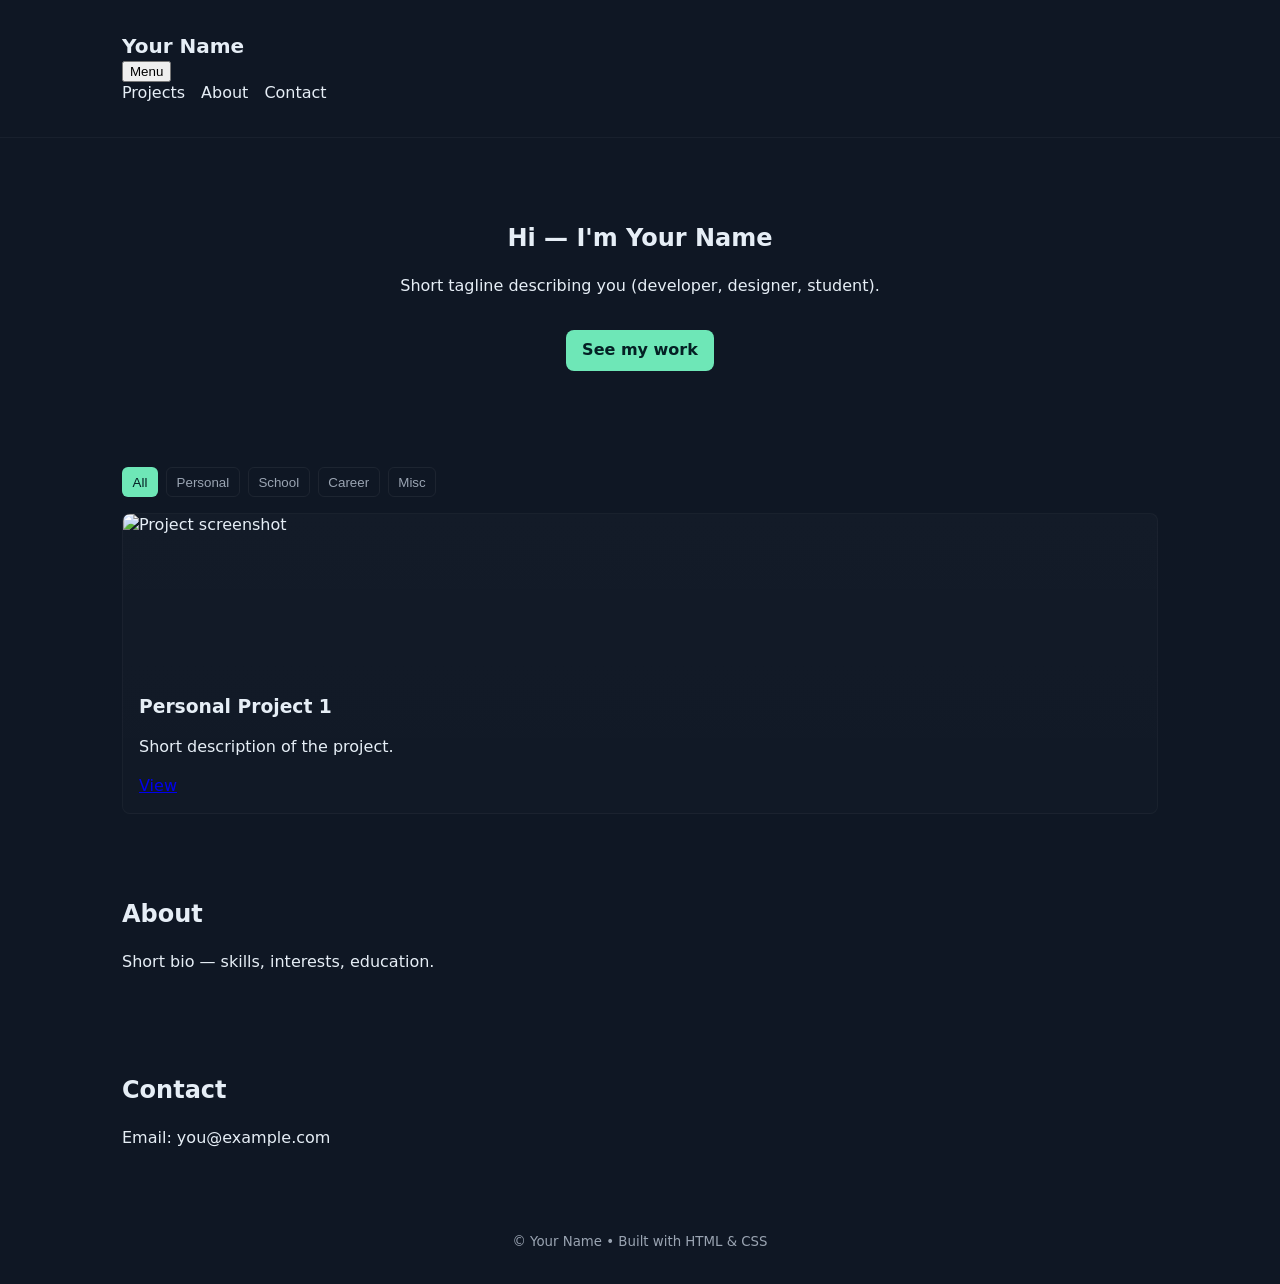
==== index.html @ a0acde70 "First Steps" ====
<!doctype html>
<html lang="en">
<head>
  <meta charset="utf-8" />
  <meta name="viewport" content="width=device-width,initial-scale=1" />
  <title>Your Name — Portfolio</title>
  <link rel="stylesheet" href="css/styles.css" />
</head>
<body>
  <header class="site-header">
    <div class="container">
      <h1 class="logo">Your Name</h1>
      <nav>
        <button class="nav-toggle" aria-expanded="false">Menu</button>
        <ul class="nav-list">
          <li><a href="#projects">Projects</a></li>
          <li><a href="#about">About</a></li>
          <li><a href="#contact">Contact</a></li>
        </ul>
      </nav>
    </div>
  </header>

  <main>
    <section class="hero container">
      <h2>Hi — I'm Your Name</h2>
      <p>Short tagline describing you (developer, designer, student).</p>
      <a class="cta" href="#projects">See my work</a>
    </section>

    <section id="projects" class="container projects-section">
      <div class="filters">
        <button data-filter="all" class="active">All</button>
        <button data-filter="personal">Personal</button>
        <button data-filter="school">School</button>
        <button data-filter="career">Career</button>
        <button data-filter="misc">Misc</button>
      </div>

      <div class="projects-grid" id="projectsGrid">
        <!-- Example project card -->
        <article class="project-card" data-category="personal">
          <img src="assets/example-1.jpg" alt="Project screenshot" />
          <div class="project-info">
            <h3>Personal Project 1</h3>
            <p>Short description of the project.</p>
            <a href="personal/project1/index.html" class="project-link">View</a>
          </div>
        </article>
        <!-- Add more project cards here -->
      </div>
    </section>

    <section id="about" class="container about">
      <h2>About</h2>
      <p>Short bio — skills, interests, education.</p>
    </section>

    <section id="contact" class="container contact">
      <h2>Contact</h2>
      <p>Email: you@example.com</p>
    </section>
  </main>

  <footer class="site-footer container">
    <small>© Your Name • Built with HTML & CSS</small>
  </footer>

  <script src="js/script.js"></script>
</body>
</html>
---- css/styles.css ----
:root{
  --bg:#0f1724; --card:#0b1220; --muted:#9aa4b2; --accent:#6ee7b7;
  --max-width:1100px; --gap:1rem;
  font-family: Inter, system-ui, -apple-system, "Segoe UI", Roboto, "Helvetica Neue", Arial;
}
*{box-sizing:border-box}
body{margin:0;background:var(--bg);color:#e6eef6;line-height:1.4}
.container{max-width:var(--max-width);margin:0 auto;padding:2rem}
.site-header{border-bottom:1px solid rgba(255,255,255,0.04)}
.logo{margin:0;font-size:1.25rem}
.nav-list{list-style:none;padding:0;margin:0;display:flex;gap:1rem}
.nav-list a{color:inherit;text-decoration:none}
.hero{padding:4rem 0;text-align:center}
.cta{display:inline-block;margin-top:1rem;padding:.6rem 1rem;background:var(--accent);color:#042024;border-radius:8px;text-decoration:none;font-weight:600}
.filters{display:flex;gap:.5rem;flex-wrap:wrap;margin-bottom:1rem}
.filters button{background:transparent;border:1px solid rgba(255,255,255,0.06);color:var(--muted);padding:.4rem .6rem;border-radius:6px;cursor:pointer}
.filters button.active{background:var(--accent);color:#042024;border-color:transparent}
.projects-grid{display:grid;grid-template-columns:repeat(auto-fit,minmax(240px,1fr));gap:var(--gap)}
.project-card{background:linear-gradient(180deg, rgba(255,255,255,0.02), rgba(255,255,255,0.01));padding:0;border-radius:8px;overflow:hidden;border:1px solid rgba(255,255,255,0.03)}
.project-card img{width:100%;height:160px;object-fit:cover;display:block}
.project-info{padding:1rem}
.project-info h3{margin:.25rem 0}
.site-footer{text-align:center;padding:2rem 0;color:var(--muted)}
@media (max-width:600px){
  .nav-list{display:none}
  .nav-toggle{display:inline-block}
}
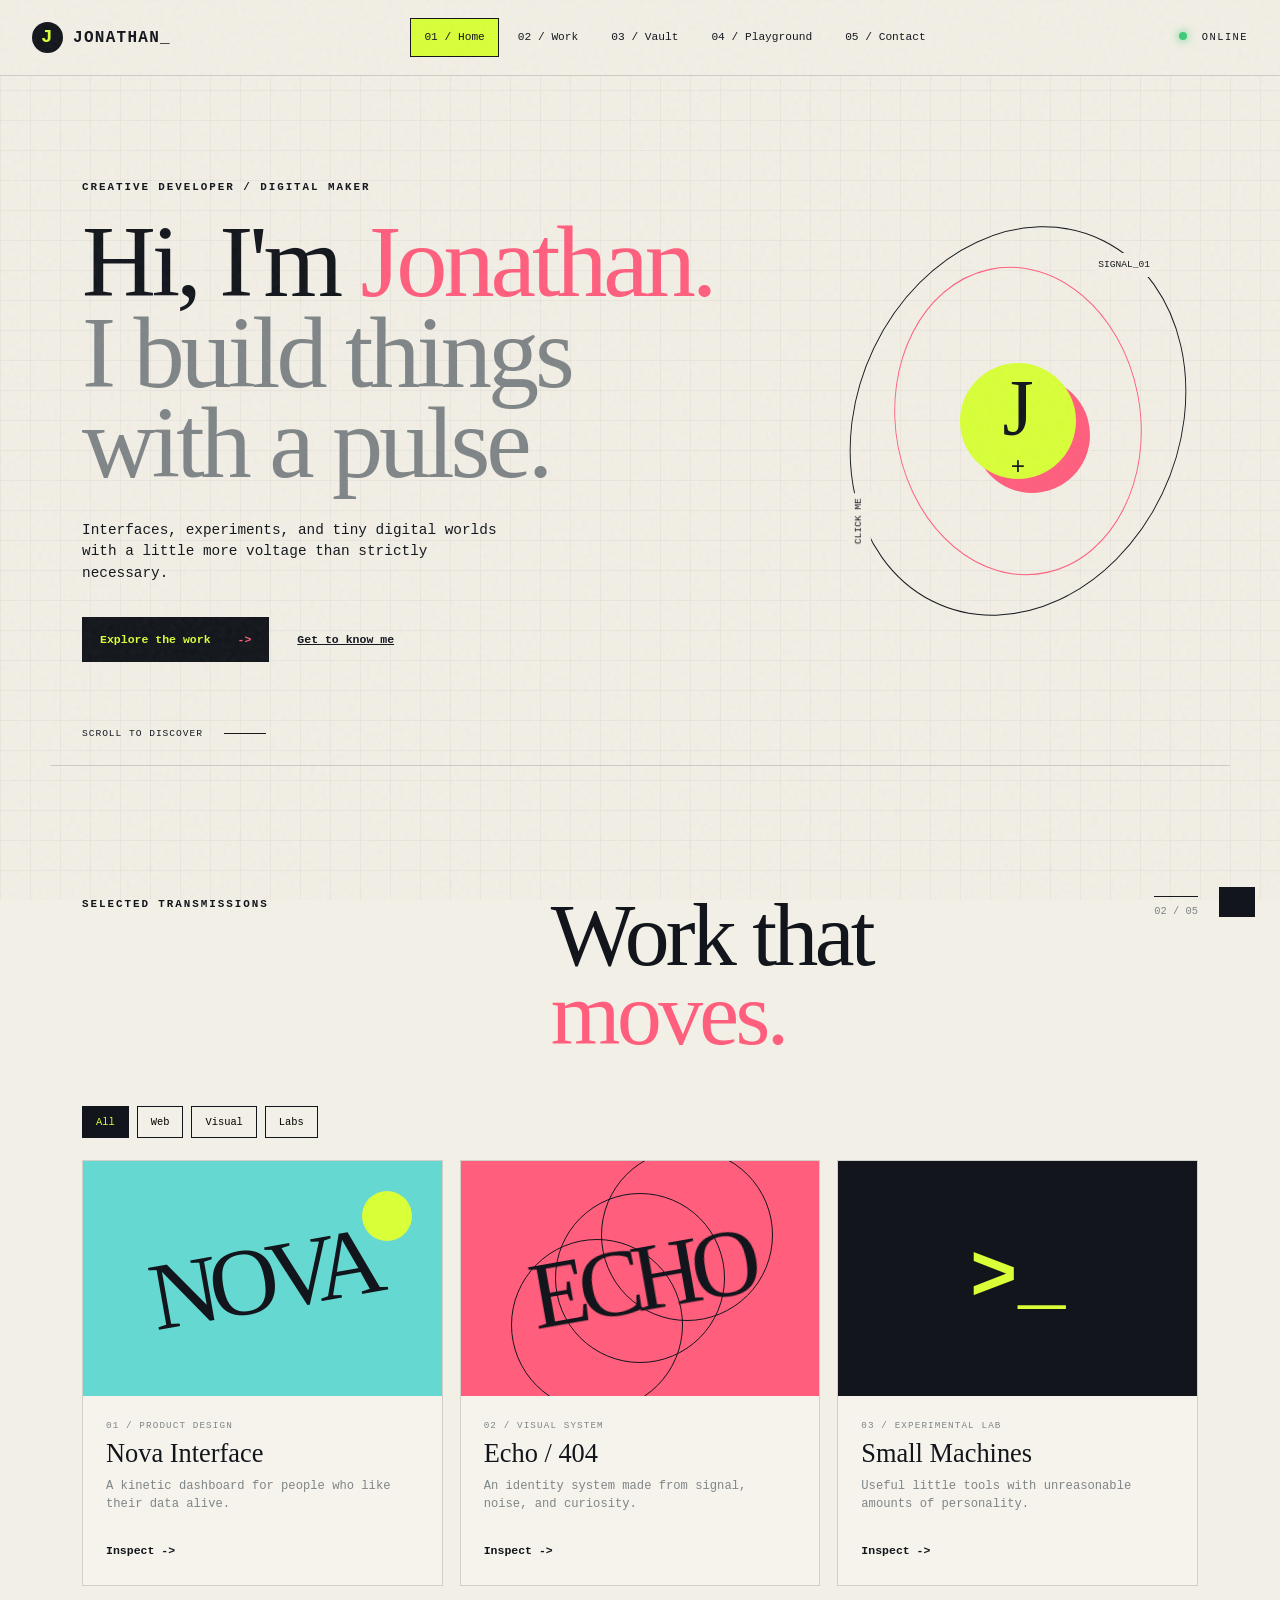
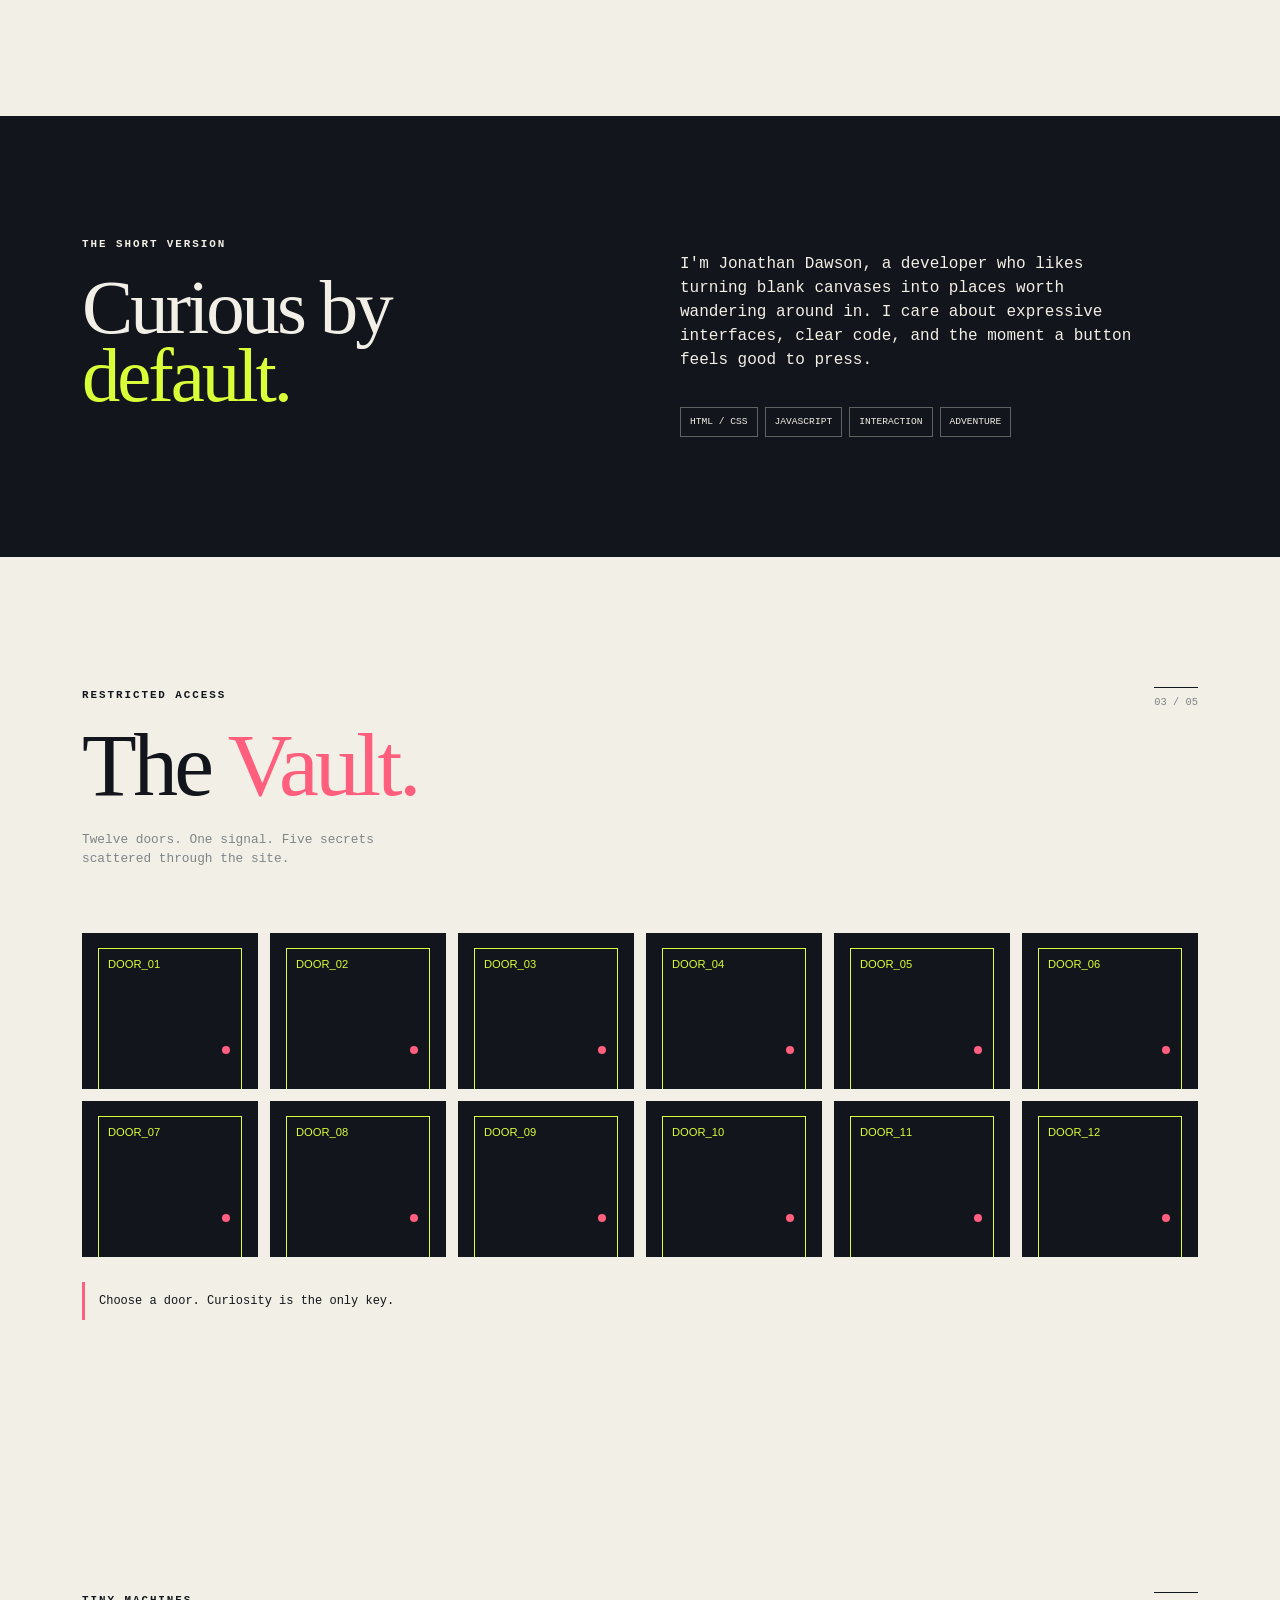
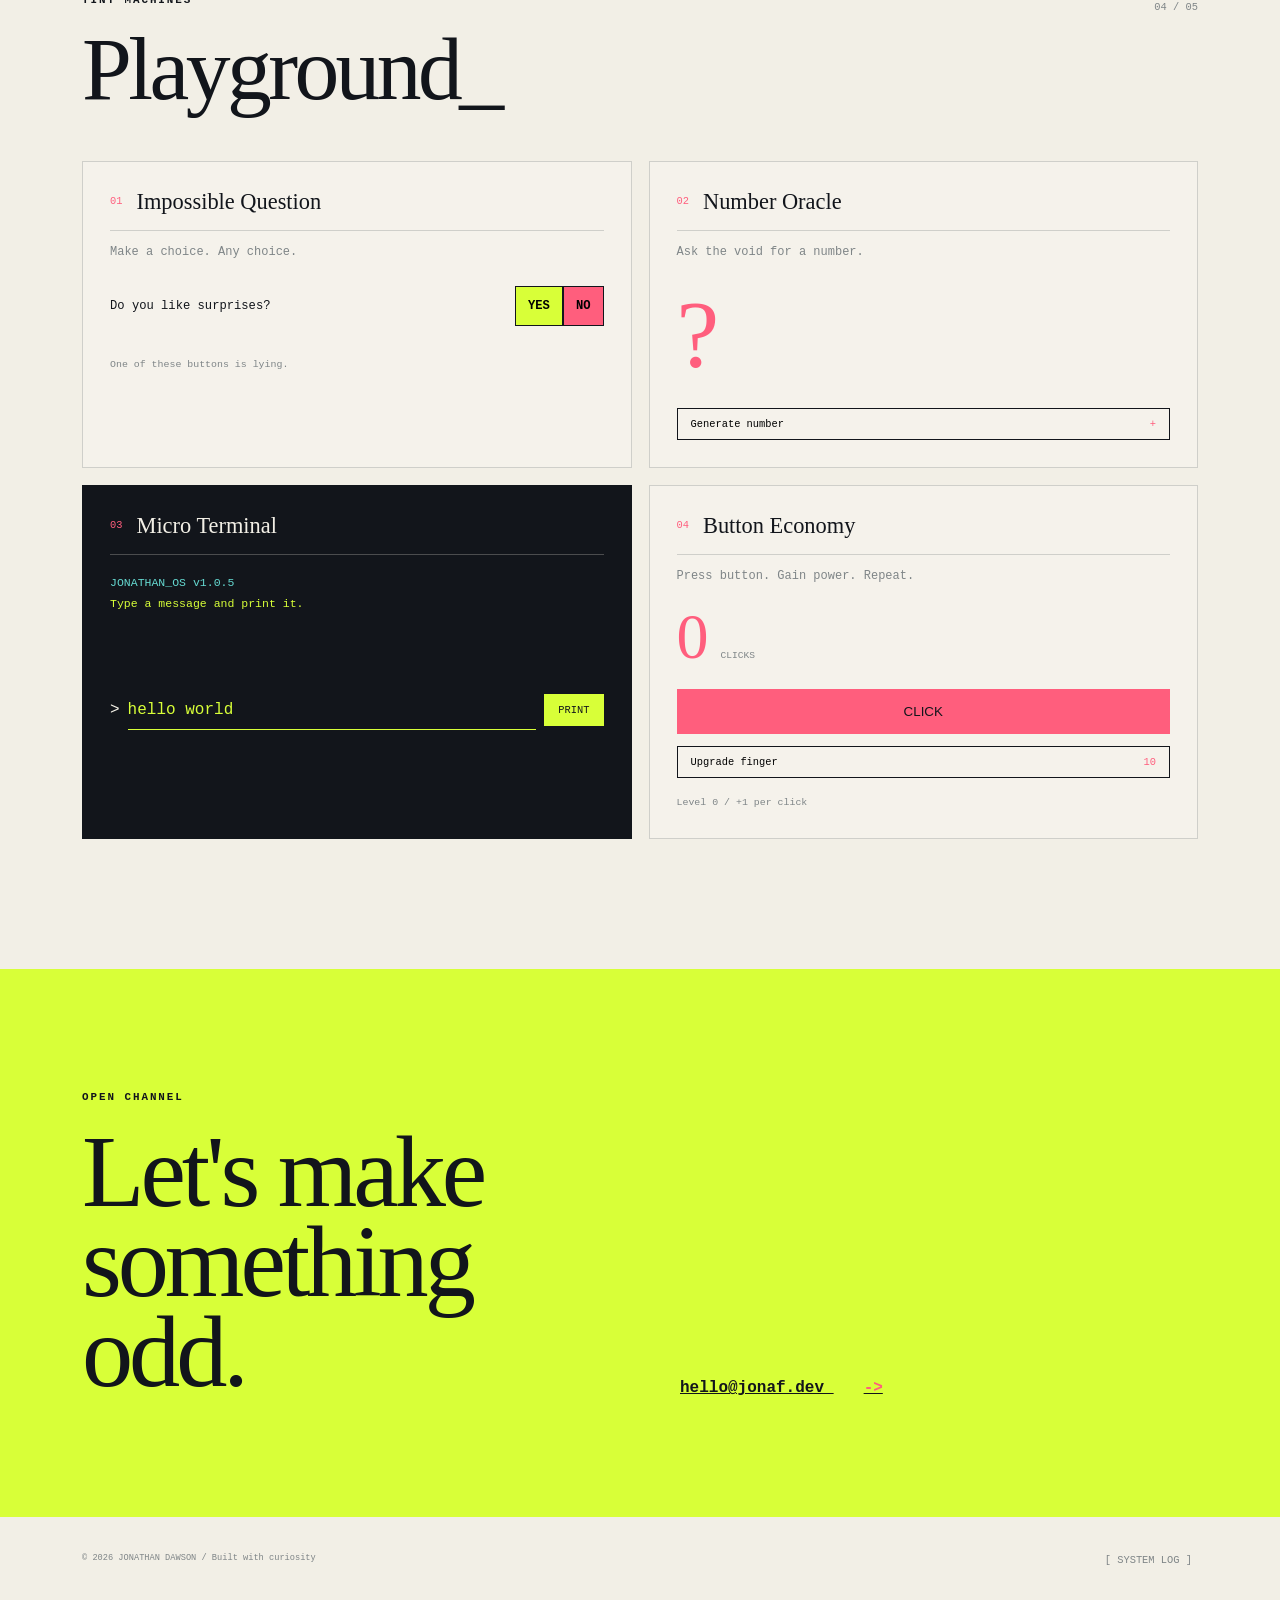
==== commit ae85232b: "Commit" ====
--- a/index.html
+++ b/index.html
@@ -3,69 +3,65 @@
 <head>
   <meta charset="utf-8" />
   <meta name="viewport" content="width=device-width,initial-scale=1" />
-  <title>Your Name — Portfolio</title>
+  <title>JONATHAN DAWSON // Digital Playground</title>
   <link rel="stylesheet" href="css/styles.css" />
 </head>
 <body>
+  <div class="entry-burst" aria-hidden="true"></div>
+  <div class="noise" aria-hidden="true"></div>
+
   <header class="site-header">
-    <div class="container">
-      <h1 class="logo">Your Name</h1>
-      <nav>
-        <button class="nav-toggle" aria-expanded="false">Menu</button>
-        <ul class="nav-list">
-          <li><a href="#projects">Projects</a></li>
-          <li><a href="#about">About</a></li>
-          <li><a href="#contact">Contact</a></li>
-        </ul>
-      </nav>
-    </div>
+    <a class="logo" href="#top" aria-label="Jonathan Dawson home"><span class="logo-mark">J</span><span>JONATHAN<span class="blink">_</span></span></a>
+    <nav class="top-tabs" aria-label="Main navigation">
+      <a class="tab active" href="#top">01 / Home</a>
+      <a class="tab" href="#projects">02 / Work</a>
+      <a class="tab" href="pages/vault.html">03 / Vault</a>
+      <a class="tab" href="pages/playground.html">04 / Playground</a>
+      <a class="tab" href="#contact">05 / Contact</a>
+    </nav>
+    <div class="status"><i></i> ONLINE</div>
   </header>
 
-  <main>
+  <main id="top">
     <section class="hero container">
-      <h2>Hi — I'm Your Name</h2>
-      <p>Short tagline describing you (developer, designer, student).</p>
-      <a class="cta" href="#projects">See my work</a>
+      <div class="hero-copy reveal">
+        <p class="eyebrow">CREATIVE DEVELOPER / DIGITAL MAKER</p>
+        <h1>Hi, I'm <em>Jonathan.</em><br /><span>I build things<br />with a pulse.</span></h1>
+        <p class="hero-description">Interfaces, experiments, and tiny digital worlds with a little more voltage than strictly necessary.</p>
+        <div class="hero-actions"><a class="cta" href="#projects">Explore the work <span>-></span></a><a class="text-link" href="#about">Get to know me</a></div>
+      </div>
+      <div class="hero-orbit reveal delay-1" role="button" tabindex="0" aria-label="Activate the signal">
+        <div class="orbit orbit-one"></div><div class="orbit orbit-two"></div><div class="core">J<span>+</span></div>
+        <span class="orbit-label label-top">SIGNAL_01</span><span class="orbit-label label-side">CLICK ME</span>
+      </div>
+      <div class="scroll-cue">SCROLL TO DISCOVER <span></span></div>
     </section>
 
-    <section id="projects" class="container projects-section">
-      <div class="filters">
-        <button data-filter="all" class="active">All</button>
-        <button data-filter="personal">Personal</button>
-        <button data-filter="school">School</button>
-        <button data-filter="career">Career</button>
-        <button data-filter="misc">Misc</button>
-      </div>
-
+    <section id="projects" class="container section-block">
+      <div class="section-heading"><p class="eyebrow">SELECTED TRANSMISSIONS</p><h2>Work that<br /><em>moves.</em></h2><span class="section-index">02 / 05</span></div>
+      <div class="filters"><button data-filter="all" class="active">All</button><button data-filter="web">Web</button><button data-filter="visual">Visual</button><button data-filter="labs">Labs</button></div>
       <div class="projects-grid" id="projectsGrid">
-        <!-- Example project card -->
-        <article class="project-card" data-category="personal">
-          <img src="assets/example-1.jpg" alt="Project screenshot" />
-          <div class="project-info">
-            <h3>Personal Project 1</h3>
-            <p>Short description of the project.</p>
-            <a href="personal/project1/index.html" class="project-link">View</a>
-          </div>
-        </article>
-        <!-- Add more project cards here -->
+        <article class="project-card featured" data-category="web"><div class="project-art art-one"><span class="art-word">NOVA</span><span class="art-dot"></span></div><div class="project-info"><p class="card-meta">01 / PRODUCT DESIGN</p><h3>Nova Interface</h3><p>A kinetic dashboard for people who like their data alive.</p><a href="#playground" class="project-link">Inspect -></a></div></article>
+        <article class="project-card" data-category="visual"><div class="project-art art-two"><span class="rings"></span><span class="art-word">ECHO</span></div><div class="project-info"><p class="card-meta">02 / VISUAL SYSTEM</p><h3>Echo / 404</h3><p>An identity system made from signal, noise, and curiosity.</p><a href="#vault" class="project-link">Inspect -></a></div></article>
+        <article class="project-card" data-category="labs"><div class="project-art art-three"><span class="terminal-art">&gt;_</span></div><div class="project-info"><p class="card-meta">03 / EXPERIMENTAL LAB</p><h3>Small Machines</h3><p>Useful little tools with unreasonable amounts of personality.</p><a href="#playground" class="project-link">Inspect -></a></div></article>
       </div>
     </section>
 
-    <section id="about" class="container about">
-      <h2>About</h2>
-      <p>Short bio — skills, interests, education.</p>
-    </section>
+    <section id="about" class="about-band"><div class="container about-layout"><div><p class="eyebrow">THE SHORT VERSION</p><h2>Curious by<br /><em>default.</em></h2></div><div class="about-copy"><p>I'm Jonathan Dawson, a developer who likes turning blank canvases into places worth wandering around in. I care about expressive interfaces, clear code, and the moment a button feels good to press.</p><div class="skill-list"><span>HTML / CSS</span><span>JAVASCRIPT</span><span>INTERACTION</span><span>ADVENTURE</span></div></div></div></section>
 
-    <section id="contact" class="container contact">
-      <h2>Contact</h2>
-      <p>Email: you@example.com</p>
-    </section>
+    <section id="vault" class="container section-block vault-section"><div class="section-heading"><div><p class="eyebrow">RESTRICTED ACCESS</p><h2>The <em>Vault.</em></h2><p class="section-intro">Twelve doors. One signal. Five secrets scattered through the site.</p></div><span class="section-index">03 / 05</span></div><div class="door-grid" id="doorGrid"></div><p class="vault-message" id="vaultMessage">Choose a door. Curiosity is the only key.</p></section>
+
+    <section id="playground" class="container section-block playground"><div class="section-heading"><div><p class="eyebrow">TINY MACHINES</p><h2>Playground<span class="blink">_</span></h2></div><span class="section-index">04 / 05</span></div><div class="tools-grid">
+      <article class="tool-panel"><div class="tool-title"><span class="tool-number">01</span><h3>Impossible Question</h3></div><p>Make a choice. Any choice.</p><div class="question-stage"><span id="questionText">Do you like surprises?</span><div><button class="yes-btn" id="yesBtn">YES</button><button class="no-btn" id="noBtn">NO</button></div></div><small id="questionStatus">One of these buttons is lying.</small></article>
+      <article class="tool-panel"><div class="tool-title"><span class="tool-number">02</span><h3>Number Oracle</h3></div><p>Ask the void for a number.</p><div class="number-display" id="randomNumber">?</div><button class="tool-button" id="numberBtn">Generate number <span>+</span></button></article>
+      <article class="tool-panel terminal-panel"><div class="tool-title"><span class="tool-number">03</span><h3>Micro Terminal</h3></div><div class="terminal-output" id="terminalOutput"><span>JONATHAN_OS v1.0.5</span><br />Type a message and print it.</div><div class="terminal-input"><span>&gt;</span><input id="terminalInput" value="hello world" aria-label="Terminal message" /><button id="printBtn">PRINT</button></div></article>
+      <article class="tool-panel clicker-panel"><div class="tool-title"><span class="tool-number">04</span><h3>Button Economy</h3></div><p>Press button. Gain power. Repeat.</p><div class="clicker-score"><span id="clickCount">0</span><small>CLICKS</small></div><button class="big-click" id="clickButton">CLICK</button><button class="tool-button upgrade-button" id="upgradeButton">Upgrade finger <span>10</span></button><div class="upgrade-status" id="upgradeStatus">Level 0 / +1 per click</div></article>
+    </div></section>
+
+    <section id="contact" class="contact-band"><div class="container contact-layout"><div><p class="eyebrow">OPEN CHANNEL</p><h2>Let's make<br /><em>something odd.</em></h2></div><a class="contact-link" href="mailto:hello@jonaf.dev">hello@jonaf.dev <span>-></span></a></div></section>
   </main>
-
-  <footer class="site-footer container">
-    <small>© Your Name • Built with HTML & CSS</small>
-  </footer>
-
+  <footer class="site-footer container"><small>© 2026 JONATHAN DAWSON / Built with curiosity</small><button class="footer-secret" id="logoSecret">[ SYSTEM LOG ]</button></footer>
+  <div class="toast" id="toast" role="status"></div>
   <script src="js/script.js"></script>
 </body>
 </html>
--- a/css/styles.css
+++ b/css/styles.css
@@ -1,27 +1 @@
-:root{
-  --bg:#0f1724; --card:#0b1220; --muted:#9aa4b2; --accent:#6ee7b7;
-  --max-width:1100px; --gap:1rem;
-  font-family: Inter, system-ui, -apple-system, "Segoe UI", Roboto, "Helvetica Neue", Arial;
-}
-*{box-sizing:border-box}
-body{margin:0;background:var(--bg);color:#e6eef6;line-height:1.4}
-.container{max-width:var(--max-width);margin:0 auto;padding:2rem}
-.site-header{border-bottom:1px solid rgba(255,255,255,0.04)}
-.logo{margin:0;font-size:1.25rem}
-.nav-list{list-style:none;padding:0;margin:0;display:flex;gap:1rem}
-.nav-list a{color:inherit;text-decoration:none}
-.hero{padding:4rem 0;text-align:center}
-.cta{display:inline-block;margin-top:1rem;padding:.6rem 1rem;background:var(--accent);color:#042024;border-radius:8px;text-decoration:none;font-weight:600}
-.filters{display:flex;gap:.5rem;flex-wrap:wrap;margin-bottom:1rem}
-.filters button{background:transparent;border:1px solid rgba(255,255,255,0.06);color:var(--muted);padding:.4rem .6rem;border-radius:6px;cursor:pointer}
-.filters button.active{background:var(--accent);color:#042024;border-color:transparent}
-.projects-grid{display:grid;grid-template-columns:repeat(auto-fit,minmax(240px,1fr));gap:var(--gap)}
-.project-card{background:linear-gradient(180deg, rgba(255,255,255,0.02), rgba(255,255,255,0.01));padding:0;border-radius:8px;overflow:hidden;border:1px solid rgba(255,255,255,0.03)}
-.project-card img{width:100%;height:160px;object-fit:cover;display:block}
-.project-info{padding:1rem}
-.project-info h3{margin:.25rem 0}
-.site-footer{text-align:center;padding:2rem 0;color:var(--muted)}
-@media (max-width:600px){
-  .nav-list{display:none}
-  .nav-toggle{display:inline-block}
-}+:root{--ink:#12151b;--paper:#f2efe6;--acid:#d8ff38;--pink:#ff5e7d;--cyan:#65d9d1;--muted:#7f8587;--line:rgba(18,21,27,.16);--max-width:1180px;font-family:"Courier New",Courier,monospace}*{box-sizing:border-box}html{scroll-behavior:smooth}body{margin:0;background:var(--paper);color:var(--ink);line-height:1.5;overflow-x:hidden}body:before{content:"";position:fixed;inset:0;background-image:linear-gradient(rgba(18,21,27,.035) 1px,transparent 1px),linear-gradient(90deg,rgba(18,21,27,.035) 1px,transparent 1px);background-size:30px 30px;pointer-events:none;z-index:-2}.noise{position:fixed;inset:0;opacity:.055;pointer-events:none;z-index:10;background-image:url("data:image/svg+xml,%3Csvg viewBox='0 0 180 180' xmlns='http://www.w3.org/2000/svg'%3E%3Cfilter id='n'%3E%3CfeTurbulence type='fractalNoise' baseFrequency='.9' numOctaves='3' stitchTiles='stitch'/%3E%3C/filter%3E%3Crect width='100%25' height='100%25' filter='url(%23n)'/%3E%3C/svg%3E")}.container{max-width:var(--max-width);margin:0 auto;padding:0 32px}.site-header{height:76px;display:flex;align-items:center;justify-content:space-between;border-bottom:1px solid var(--line);padding:0 32px;position:sticky;top:0;background:rgba(242,239,230,.9);backdrop-filter:blur(12px);z-index:5}.logo{display:flex;gap:10px;align-items:center;color:inherit;text-decoration:none;font-weight:bold;letter-spacing:.08em}.logo-mark{display:grid;place-items:center;background:var(--ink);color:var(--acid);width:31px;height:31px;border-radius:50%;font-size:1.2rem}.blink{animation:blink 1s steps(2) infinite}.top-tabs{display:flex;gap:5px}.tab{color:var(--ink);padding:10px 13px;text-decoration:none;font-size:.7rem;border:1px solid transparent;transition:.2s}.tab:hover,.tab.active{border-color:var(--ink);background:var(--acid)}.status{font-size:.65rem;letter-spacing:.14em}.status i{display:inline-block;width:8px;height:8px;background:#3ccb78;border-radius:50%;margin-right:7px;box-shadow:0 0 10px #3ccb78}.hero{min-height:690px;display:grid;grid-template-columns:1.2fr .8fr;align-items:center;position:relative;border-bottom:1px solid var(--line)}.eyebrow{font-size:.68rem;letter-spacing:.18em;font-weight:bold;margin:0 0 22px}.hero h1,.section-heading h2,.about-band h2,.contact-band h2{font-family:Georgia,serif;font-weight:400;font-size:clamp(3.5rem,8vw,7.8rem);line-height:.88;letter-spacing:-.04em;margin:0}.hero h1 em,.section-heading h2 em,.about-band h2 em,.contact-band h2 em{color:var(--pink);font-style:normal}.hero h1 span{color:var(--muted)}.hero-description{max-width:430px;font-size:.9rem;margin:32px 0}.hero-actions{display:flex;align-items:center;gap:28px}.cta{background:var(--ink);color:var(--acid);text-decoration:none;padding:14px 18px;font-weight:bold;font-size:.72rem}.cta span{color:var(--pink);padding-left:20px}.text-link,.project-link{color:var(--ink);font-weight:bold;font-size:.72rem}.hero-orbit{width:360px;height:360px;position:relative;justify-self:end;cursor:pointer}.orbit{position:absolute;inset:0;border:1px solid var(--ink);border-radius:50%;transform:rotate(-25deg) skewX(-12deg)}.orbit-one{animation:spin 14s linear infinite}.orbit-two{inset:42px;transform:rotate(40deg) skewX(13deg);border-color:var(--pink);animation:spin-reverse 10s linear infinite}.core{position:absolute;inset:122px;border-radius:50%;background:var(--acid);display:grid;place-items:center;font:400 5rem Georgia;box-shadow:14px 14px 0 var(--pink);transition:.3s}.core span{font:1.5rem monospace}.hero-orbit:hover .core{transform:rotate(15deg) scale(1.08);box-shadow:20px 20px 0 var(--cyan)}.orbit-label{position:absolute;font-size:.6rem;background:var(--paper);padding:5px}.label-top{top:12px;right:43px}.label-side{bottom:67px;left:-7px;transform:rotate(-90deg)}.scroll-cue{position:absolute;bottom:24px;left:32px;font-size:.6rem;letter-spacing:.1em}.scroll-cue span{display:inline-block;width:42px;border-top:1px solid var(--ink);margin-left:14px;vertical-align:middle}.section-block{padding-top:130px;padding-bottom:130px}.section-heading{display:flex;justify-content:space-between;align-items:flex-start;margin-bottom:52px}.section-heading h2{font-size:clamp(3rem,7vw,6.5rem)}.section-index{font-size:.65rem;color:var(--muted);border-top:1px solid var(--ink);padding-top:7px}.section-intro{max-width:330px;color:var(--muted);font-size:.8rem;margin-top:25px}.filters{display:flex;gap:8px;margin-bottom:22px}.filters button,.tool-button,.terminal-input button{font-family:inherit;font-size:.65rem;padding:9px 13px;border:1px solid var(--ink);background:transparent;cursor:pointer}.filters button.active,.filters button:hover,.tool-button:hover{background:var(--ink);color:var(--acid)}.projects-grid{display:grid;grid-template-columns:repeat(3,1fr);gap:17px}.project-card{border:1px solid var(--line);background:rgba(255,255,255,.25);transition:.35s}.project-card:hover{transform:translateY(-8px);border-color:var(--ink)}.project-art{height:235px;position:relative;overflow:hidden;display:grid;place-items:center}.art-one{background:var(--cyan)}.art-two{background:var(--pink)}.art-three{background:var(--ink);color:var(--acid)}.art-word{font:6rem Georgia;letter-spacing:-.1em;transform:rotate(-10deg)}.art-dot{position:absolute;width:50px;height:50px;border-radius:50%;background:var(--acid);right:30px;top:30px}.rings,.rings:before,.rings:after{position:absolute;width:170px;height:170px;border:1px solid var(--ink);border-radius:50%;content:""}.rings:before{left:-45px;top:45px}.rings:after{left:45px;top:-45px}.terminal-art{font:bold 5rem monospace}.project-info{padding:23px}.project-info h3{font:1.65rem Georgia;margin:5px 0 8px}.project-info p:not(.card-meta){font-size:.76rem;color:var(--muted);margin:0 0 25px}.card-meta{font-size:.58rem!important;letter-spacing:.12em;color:var(--muted);margin:0}.project-link{text-decoration:none}.about-band{background:var(--ink);color:var(--paper);padding:120px 0}.about-layout,.contact-layout{display:grid;grid-template-columns:1fr 1fr;gap:80px}.about-band h2{font-size:clamp(3rem,6vw,6rem)}.about-band h2 em{color:var(--acid)}.about-copy{align-self:end;max-width:470px;font-size:1rem}.skill-list{display:flex;gap:7px;flex-wrap:wrap;margin-top:35px}.skill-list span{border:1px solid rgba(242,239,230,.35);padding:7px 9px;font-size:.6rem}.door-grid{display:grid;grid-template-columns:repeat(6,1fr);gap:12px}.door{height:156px;background:var(--ink);color:var(--paper);border:0;cursor:pointer;position:relative;overflow:hidden;transition:.3s}.door:before{content:"";position:absolute;inset:15px 16px 0;border:1px solid var(--acid);border-bottom:0}.door-number{position:absolute;top:25px;left:26px;font-size:.7rem;color:var(--acid)}.door-knob{position:absolute;right:28px;bottom:35px;width:8px;height:8px;border-radius:50%;background:var(--pink)}.door:hover{background:var(--pink);transform:rotate(-2deg) translateY(-5px)}.door.open{background:var(--acid);color:var(--ink)}.door.open:before{border-color:var(--ink)}.door.open .door-knob{background:var(--ink)}.vault-message{border-left:3px solid var(--pink);padding:10px 14px;font-size:.75rem;margin-top:25px}.tools-grid{display:grid;grid-template-columns:repeat(2,1fr);gap:17px}.tool-panel{border:1px solid var(--line);padding:27px;min-height:270px;background:rgba(255,255,255,.23)}.tool-title{display:flex;gap:14px;align-items:center;border-bottom:1px solid var(--line);padding-bottom:15px}.tool-title h3{font:1.4rem Georgia;margin:0}.tool-number{font-size:.65rem;color:var(--pink)}.tool-panel>p{font-size:.75rem;color:var(--muted)}.question-stage{display:flex;justify-content:space-between;align-items:center;margin:25px 0;font-size:.76rem}.question-stage button{font:inherit;font-weight:bold;border:1px solid var(--ink);padding:10px 12px;cursor:pointer}.yes-btn{background:var(--acid)}.no-btn{background:var(--pink);position:relative}.tool-panel small,.upgrade-status{font-size:.62rem;color:var(--muted)}.number-display{font:6rem Georgia;margin:18px 0;color:var(--pink)}.tool-button{display:flex;justify-content:space-between;width:100%;text-align:left}.tool-button span{color:var(--pink)}.terminal-panel{background:var(--ink);color:var(--paper)}.terminal-panel .tool-title{border-color:rgba(242,239,230,.25)}.terminal-output{height:100px;margin:18px 0;color:var(--acid);font-size:.72rem;line-height:1.8}.terminal-output span{color:var(--cyan)}.terminal-input{display:flex;gap:8px;align-items:center}.terminal-input input{background:transparent;border:0;border-bottom:1px solid var(--acid);color:var(--acid);font:inherit;width:100%;padding:7px 0;outline:0}.terminal-input button{background:var(--acid);color:var(--ink);border-color:var(--acid)}.clicker-score{display:flex;gap:12px;align-items:baseline;margin:15px 0}.clicker-score span{font:4rem Georgia;color:var(--pink)}.clicker-score small{font-size:.6rem}.big-click{display:block;width:100%;background:var(--pink);border:0;color:var(--ink);font:bold 1.1rem inherit;padding:15px;cursor:pointer;margin-bottom:12px}.big-click:active{transform:scale(.96)}.upgrade-status{margin-top:18px}.contact-band{padding:120px 0;background:var(--acid)}.contact-band h2 em{color:var(--ink)}.contact-link{align-self:end;color:var(--ink);font:bold 1rem monospace}.contact-link span{padding-left:30px;color:var(--pink)}.site-footer{padding:35px 32px;display:flex;justify-content:space-between;font-size:.65rem;color:var(--muted)}.footer-secret{border:0;background:transparent;color:var(--muted);font:inherit;cursor:pointer}.toast{position:fixed;right:25px;bottom:25px;background:var(--ink);color:var(--acid);padding:15px 18px;font-size:.7rem;transform:translateY(140%);transition:.35s;z-index:20}.toast.show{transform:translateY(0)}.entry-burst{position:fixed;inset:0;background:var(--acid);z-index:30;pointer-events:none;animation:burst 1.1s cubic-bezier(.7,0,.2,1) forwards}@keyframes burst{0%{clip-path:circle(100% at 50% 50%)}45%{clip-path:circle(12% at 50% 50%)}100%{clip-path:circle(0 at 50% 50%)}}@keyframes spin{to{transform:rotate(335deg) skewX(-12deg)}}@keyframes spin-reverse{to{transform:rotate(-320deg) skewX(13deg)}}@keyframes blink{50%{opacity:0}}.reveal{animation:rise .8s both}.delay-1{animation-delay:.2s}@keyframes rise{from{opacity:0;transform:translateY(25px)}to{opacity:1;transform:none}}@media(max-width:760px){.site-header{height:auto;min-height:70px;flex-wrap:wrap;gap:13px;padding:14px 20px}.top-tabs{order:3;width:100%;overflow:auto}.tab{white-space:nowrap;padding:7px}.status{display:none}.container{padding-left:20px;padding-right:20px}.hero{min-height:800px;display:flex;flex-direction:column;align-items:flex-start;padding-top:90px}.hero h1{font-size:4rem}.hero-orbit{width:270px;height:270px;align-self:center;margin-top:70px}.core{inset:92px}.scroll-cue{left:20px}.projects-grid,.tools-grid{grid-template-columns:1fr}.door-grid{grid-template-columns:repeat(3,1fr)}.door{height:125px}.about-layout,.contact-layout{grid-template-columns:1fr;gap:45px}.section-block,.about-band,.contact-band{padding-top:85px;padding-bottom:85px}.section-heading h2{font-size:4rem}.site-footer{padding:25px 20px}.question-stage{align-items:flex-start;flex-direction:column;gap:15px}}
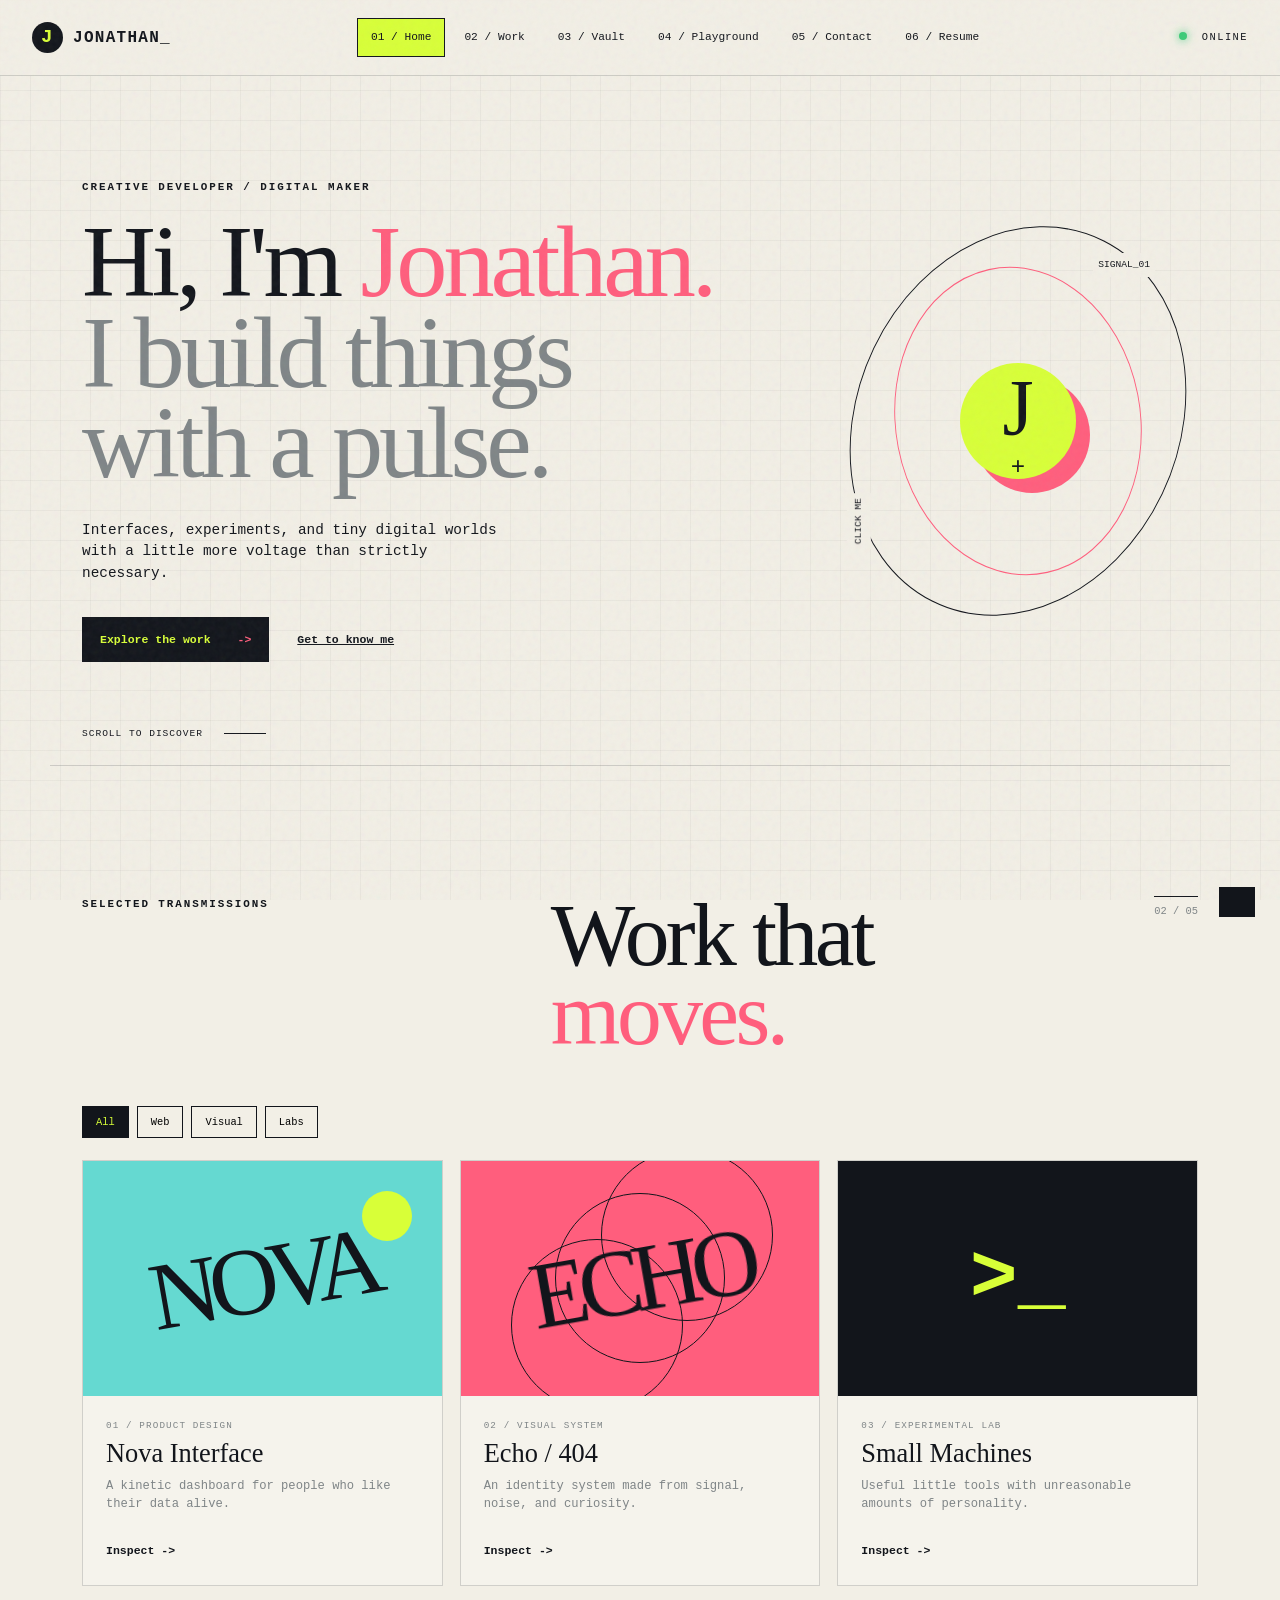
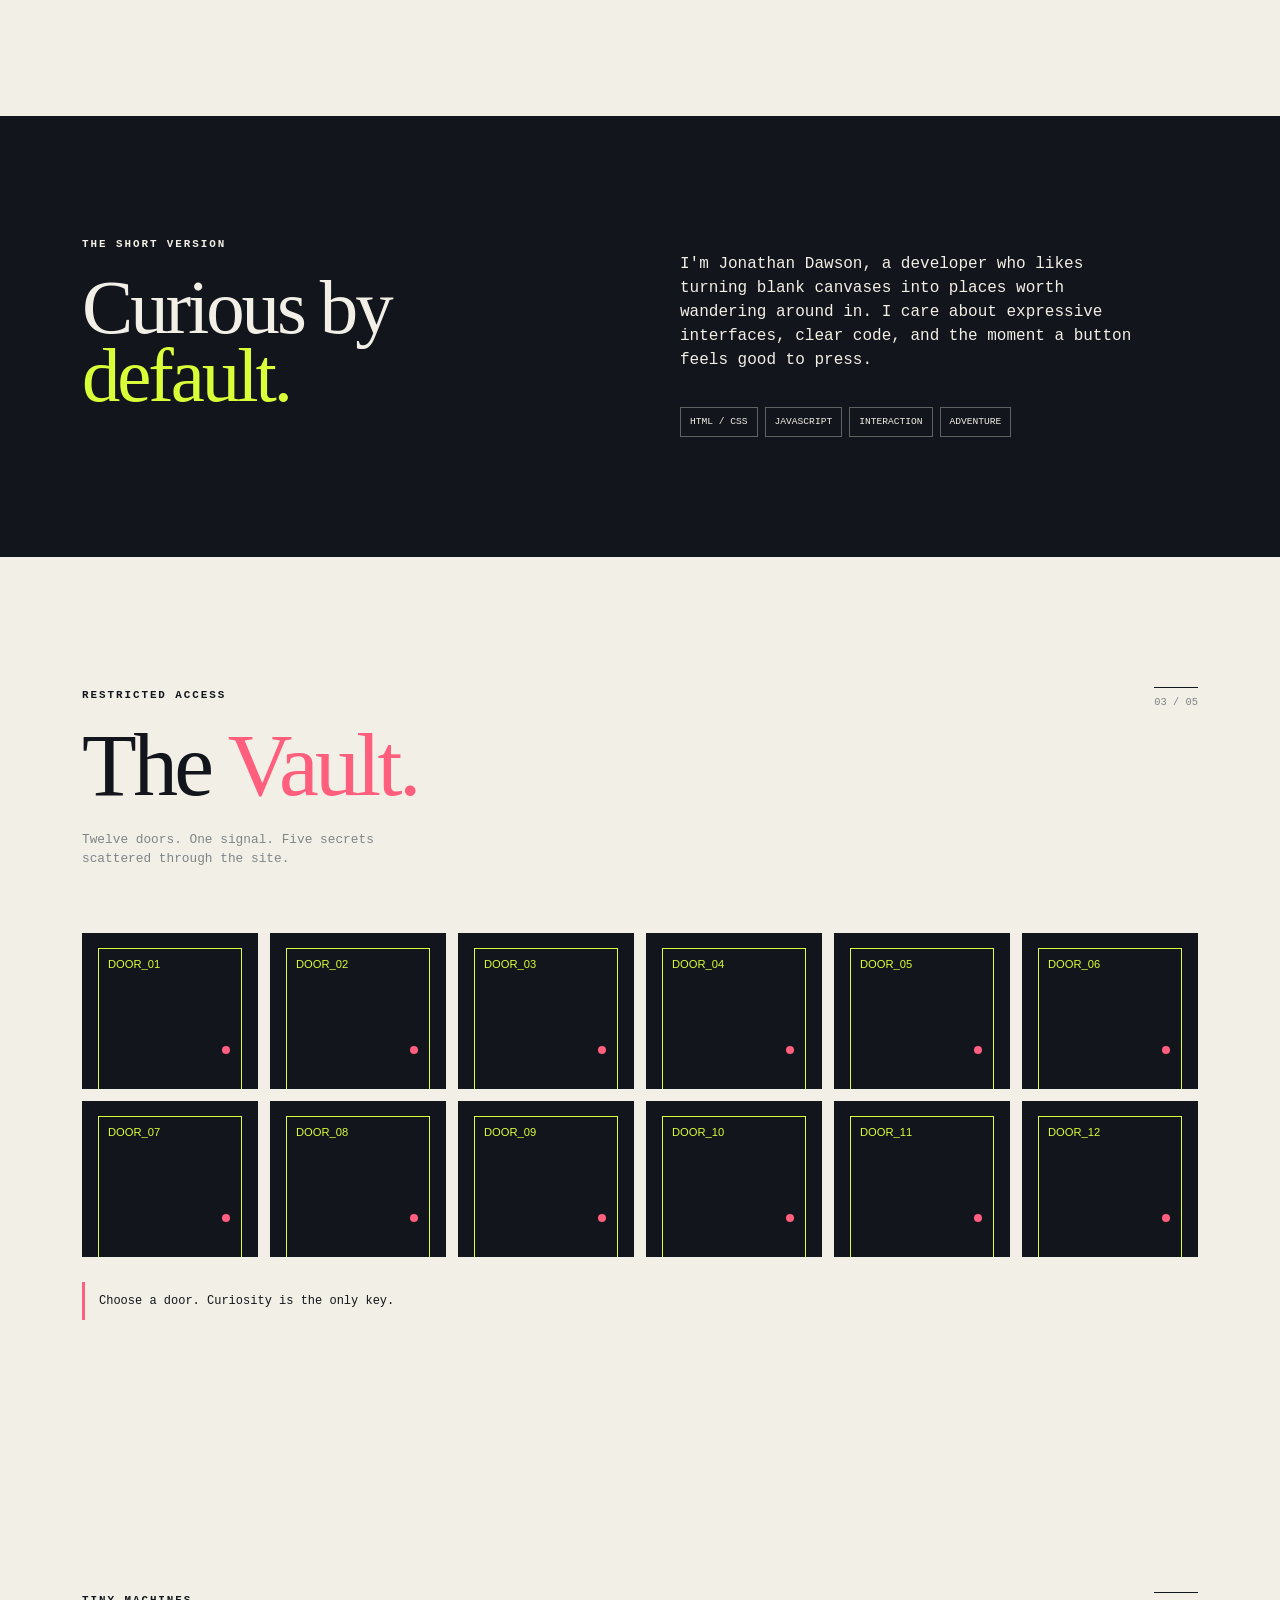
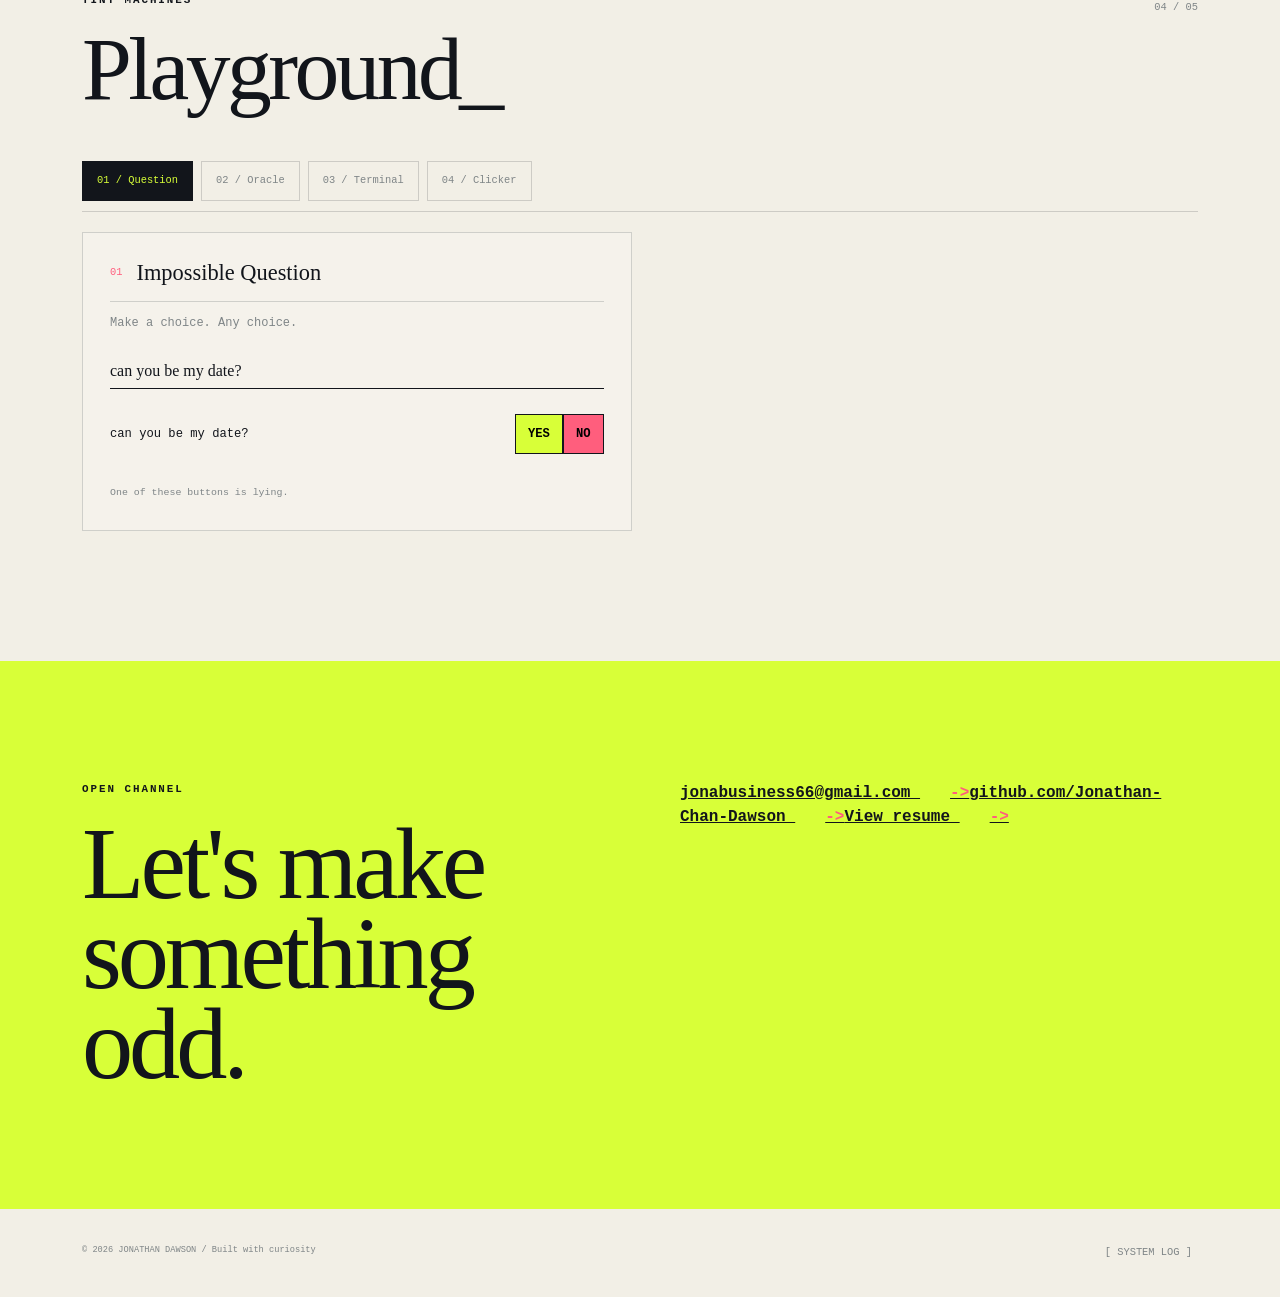
==== commit 340a0f41: "New Commit Message" ====
--- a/index.html
+++ b/index.html
@@ -18,6 +18,7 @@
       <a class="tab" href="pages/vault.html">03 / Vault</a>
       <a class="tab" href="pages/playground.html">04 / Playground</a>
       <a class="tab" href="#contact">05 / Contact</a>
+      <a class="tab" href="pages/resume.html">06 / Resume</a>
     </nav>
     <div class="status"><i></i> ONLINE</div>
   </header>
@@ -58,7 +59,7 @@
       <article class="tool-panel clicker-panel"><div class="tool-title"><span class="tool-number">04</span><h3>Button Economy</h3></div><p>Press button. Gain power. Repeat.</p><div class="clicker-score"><span id="clickCount">0</span><small>CLICKS</small></div><button class="big-click" id="clickButton">CLICK</button><button class="tool-button upgrade-button" id="upgradeButton">Upgrade finger <span>10</span></button><div class="upgrade-status" id="upgradeStatus">Level 0 / +1 per click</div></article>
     </div></section>
 
-    <section id="contact" class="contact-band"><div class="container contact-layout"><div><p class="eyebrow">OPEN CHANNEL</p><h2>Let's make<br /><em>something odd.</em></h2></div><a class="contact-link" href="mailto:hello@jonaf.dev">hello@jonaf.dev <span>-></span></a></div></section>
+    <section id="contact" class="contact-band"><div class="container contact-layout"><div><p class="eyebrow">OPEN CHANNEL</p><h2>Let's make<br /><em>something odd.</em></h2></div><div class="contact-links"><a class="contact-link" href="mailto:jonabusiness66@gmail.com">jonabusiness66@gmail.com <span>-></span></a><a class="contact-link" href="https://github.com/Jonathan-Chan-Dawson" target="_blank" rel="noreferrer">github.com/Jonathan-Chan-Dawson <span>-></span></a><a class="contact-link" href="pages/resume.html">View resume <span>-></span></a></div></div></section>
   </main>
   <footer class="site-footer container"><small>© 2026 JONATHAN DAWSON / Built with curiosity</small><button class="footer-secret" id="logoSecret">[ SYSTEM LOG ]</button></footer>
   <div class="toast" id="toast" role="status"></div>
--- a/css/styles.css
+++ b/css/styles.css
@@ -1 +1,2 @@
+ .tool-tabs{display:flex;gap:8px;overflow-x:auto;border-bottom:1px solid var(--line);padding-bottom:10px;margin-bottom:20px;scrollbar-width:thin}.tool-tab{white-space:nowrap;border:1px solid var(--line);background:transparent;color:var(--muted);font:inherit;font-size:.65rem;padding:11px 14px;cursor:pointer}.tool-tab.active,.tool-tab:hover{background:var(--ink);border-color:var(--ink);color:var(--acid)}.tool-panel{display:none}.tool-panel.active{display:block;animation:rise .35s both}.question-input{display:block;width:100%;border:0;border-bottom:1px solid var(--ink);background:transparent;color:var(--ink);font:1rem Georgia;padding:8px 0;margin:22px 0;outline:0}.question-input:focus{border-color:var(--pink)}
 :root{--ink:#12151b;--paper:#f2efe6;--acid:#d8ff38;--pink:#ff5e7d;--cyan:#65d9d1;--muted:#7f8587;--line:rgba(18,21,27,.16);--max-width:1180px;font-family:"Courier New",Courier,monospace}*{box-sizing:border-box}html{scroll-behavior:smooth}body{margin:0;background:var(--paper);color:var(--ink);line-height:1.5;overflow-x:hidden}body:before{content:"";position:fixed;inset:0;background-image:linear-gradient(rgba(18,21,27,.035) 1px,transparent 1px),linear-gradient(90deg,rgba(18,21,27,.035) 1px,transparent 1px);background-size:30px 30px;pointer-events:none;z-index:-2}.noise{position:fixed;inset:0;opacity:.055;pointer-events:none;z-index:10;background-image:url("data:image/svg+xml,%3Csvg viewBox='0 0 180 180' xmlns='http://www.w3.org/2000/svg'%3E%3Cfilter id='n'%3E%3CfeTurbulence type='fractalNoise' baseFrequency='.9' numOctaves='3' stitchTiles='stitch'/%3E%3C/filter%3E%3Crect width='100%25' height='100%25' filter='url(%23n)'/%3E%3C/svg%3E")}.container{max-width:var(--max-width);margin:0 auto;padding:0 32px}.site-header{height:76px;display:flex;align-items:center;justify-content:space-between;border-bottom:1px solid var(--line);padding:0 32px;position:sticky;top:0;background:rgba(242,239,230,.9);backdrop-filter:blur(12px);z-index:5}.logo{display:flex;gap:10px;align-items:center;color:inherit;text-decoration:none;font-weight:bold;letter-spacing:.08em}.logo-mark{display:grid;place-items:center;background:var(--ink);color:var(--acid);width:31px;height:31px;border-radius:50%;font-size:1.2rem}.blink{animation:blink 1s steps(2) infinite}.top-tabs{display:flex;gap:5px}.tab{color:var(--ink);padding:10px 13px;text-decoration:none;font-size:.7rem;border:1px solid transparent;transition:.2s}.tab:hover,.tab.active{border-color:var(--ink);background:var(--acid)}.status{font-size:.65rem;letter-spacing:.14em}.status i{display:inline-block;width:8px;height:8px;background:#3ccb78;border-radius:50%;margin-right:7px;box-shadow:0 0 10px #3ccb78}.hero{min-height:690px;display:grid;grid-template-columns:1.2fr .8fr;align-items:center;position:relative;border-bottom:1px solid var(--line)}.eyebrow{font-size:.68rem;letter-spacing:.18em;font-weight:bold;margin:0 0 22px}.hero h1,.section-heading h2,.about-band h2,.contact-band h2{font-family:Georgia,serif;font-weight:400;font-size:clamp(3.5rem,8vw,7.8rem);line-height:.88;letter-spacing:-.04em;margin:0}.hero h1 em,.section-heading h2 em,.about-band h2 em,.contact-band h2 em{color:var(--pink);font-style:normal}.hero h1 span{color:var(--muted)}.hero-description{max-width:430px;font-size:.9rem;margin:32px 0}.hero-actions{display:flex;align-items:center;gap:28px}.cta{background:var(--ink);color:var(--acid);text-decoration:none;padding:14px 18px;font-weight:bold;font-size:.72rem}.cta span{color:var(--pink);padding-left:20px}.text-link,.project-link{color:var(--ink);font-weight:bold;font-size:.72rem}.hero-orbit{width:360px;height:360px;position:relative;justify-self:end;cursor:pointer}.orbit{position:absolute;inset:0;border:1px solid var(--ink);border-radius:50%;transform:rotate(-25deg) skewX(-12deg)}.orbit-one{animation:spin 14s linear infinite}.orbit-two{inset:42px;transform:rotate(40deg) skewX(13deg);border-color:var(--pink);animation:spin-reverse 10s linear infinite}.core{position:absolute;inset:122px;border-radius:50%;background:var(--acid);display:grid;place-items:center;font:400 5rem Georgia;box-shadow:14px 14px 0 var(--pink);transition:.3s}.core span{font:1.5rem monospace}.hero-orbit:hover .core{transform:rotate(15deg) scale(1.08);box-shadow:20px 20px 0 var(--cyan)}.orbit-label{position:absolute;font-size:.6rem;background:var(--paper);padding:5px}.label-top{top:12px;right:43px}.label-side{bottom:67px;left:-7px;transform:rotate(-90deg)}.scroll-cue{position:absolute;bottom:24px;left:32px;font-size:.6rem;letter-spacing:.1em}.scroll-cue span{display:inline-block;width:42px;border-top:1px solid var(--ink);margin-left:14px;vertical-align:middle}.section-block{padding-top:130px;padding-bottom:130px}.section-heading{display:flex;justify-content:space-between;align-items:flex-start;margin-bottom:52px}.section-heading h2{font-size:clamp(3rem,7vw,6.5rem)}.section-index{font-size:.65rem;color:var(--muted);border-top:1px solid var(--ink);padding-top:7px}.section-intro{max-width:330px;color:var(--muted);font-size:.8rem;margin-top:25px}.filters{display:flex;gap:8px;margin-bottom:22px}.filters button,.tool-button,.terminal-input button{font-family:inherit;font-size:.65rem;padding:9px 13px;border:1px solid var(--ink);background:transparent;cursor:pointer}.filters button.active,.filters button:hover,.tool-button:hover{background:var(--ink);color:var(--acid)}.projects-grid{display:grid;grid-template-columns:repeat(3,1fr);gap:17px}.project-card{border:1px solid var(--line);background:rgba(255,255,255,.25);transition:.35s}.project-card:hover{transform:translateY(-8px);border-color:var(--ink)}.project-art{height:235px;position:relative;overflow:hidden;display:grid;place-items:center}.art-one{background:var(--cyan)}.art-two{background:var(--pink)}.art-three{background:var(--ink);color:var(--acid)}.art-word{font:6rem Georgia;letter-spacing:-.1em;transform:rotate(-10deg)}.art-dot{position:absolute;width:50px;height:50px;border-radius:50%;background:var(--acid);right:30px;top:30px}.rings,.rings:before,.rings:after{position:absolute;width:170px;height:170px;border:1px solid var(--ink);border-radius:50%;content:""}.rings:before{left:-45px;top:45px}.rings:after{left:45px;top:-45px}.terminal-art{font:bold 5rem monospace}.project-info{padding:23px}.project-info h3{font:1.65rem Georgia;margin:5px 0 8px}.project-info p:not(.card-meta){font-size:.76rem;color:var(--muted);margin:0 0 25px}.card-meta{font-size:.58rem!important;letter-spacing:.12em;color:var(--muted);margin:0}.project-link{text-decoration:none}.about-band{background:var(--ink);color:var(--paper);padding:120px 0}.about-layout,.contact-layout{display:grid;grid-template-columns:1fr 1fr;gap:80px}.about-band h2{font-size:clamp(3rem,6vw,6rem)}.about-band h2 em{color:var(--acid)}.about-copy{align-self:end;max-width:470px;font-size:1rem}.skill-list{display:flex;gap:7px;flex-wrap:wrap;margin-top:35px}.skill-list span{border:1px solid rgba(242,239,230,.35);padding:7px 9px;font-size:.6rem}.door-grid{display:grid;grid-template-columns:repeat(6,1fr);gap:12px}.door{height:156px;background:var(--ink);color:var(--paper);border:0;cursor:pointer;position:relative;overflow:hidden;transition:.3s}.door:before{content:"";position:absolute;inset:15px 16px 0;border:1px solid var(--acid);border-bottom:0}.door-number{position:absolute;top:25px;left:26px;font-size:.7rem;color:var(--acid)}.door-knob{position:absolute;right:28px;bottom:35px;width:8px;height:8px;border-radius:50%;background:var(--pink)}.door:hover{background:var(--pink);transform:rotate(-2deg) translateY(-5px)}.door.open{background:var(--acid);color:var(--ink)}.door.open:before{border-color:var(--ink)}.door.open .door-knob{background:var(--ink)}.vault-message{border-left:3px solid var(--pink);padding:10px 14px;font-size:.75rem;margin-top:25px}.tools-grid{display:grid;grid-template-columns:repeat(2,1fr);gap:17px}.tool-panel{border:1px solid var(--line);padding:27px;min-height:270px;background:rgba(255,255,255,.23)}.tool-title{display:flex;gap:14px;align-items:center;border-bottom:1px solid var(--line);padding-bottom:15px}.tool-title h3{font:1.4rem Georgia;margin:0}.tool-number{font-size:.65rem;color:var(--pink)}.tool-panel>p{font-size:.75rem;color:var(--muted)}.question-stage{display:flex;justify-content:space-between;align-items:center;margin:25px 0;font-size:.76rem}.question-stage button{font:inherit;font-weight:bold;border:1px solid var(--ink);padding:10px 12px;cursor:pointer}.yes-btn{background:var(--acid)}.no-btn{background:var(--pink);position:relative}.tool-panel small,.upgrade-status{font-size:.62rem;color:var(--muted)}.number-display{font:6rem Georgia;margin:18px 0;color:var(--pink)}.tool-button{display:flex;justify-content:space-between;width:100%;text-align:left}.tool-button span{color:var(--pink)}.terminal-panel{background:var(--ink);color:var(--paper)}.terminal-panel .tool-title{border-color:rgba(242,239,230,.25)}.terminal-output{height:100px;margin:18px 0;color:var(--acid);font-size:.72rem;line-height:1.8}.terminal-output span{color:var(--cyan)}.terminal-input{display:flex;gap:8px;align-items:center}.terminal-input input{background:transparent;border:0;border-bottom:1px solid var(--acid);color:var(--acid);font:inherit;width:100%;padding:7px 0;outline:0}.terminal-input button{background:var(--acid);color:var(--ink);border-color:var(--acid)}.clicker-score{display:flex;gap:12px;align-items:baseline;margin:15px 0}.clicker-score span{font:4rem Georgia;color:var(--pink)}.clicker-score small{font-size:.6rem}.big-click{display:block;width:100%;background:var(--pink);border:0;color:var(--ink);font:bold 1.1rem inherit;padding:15px;cursor:pointer;margin-bottom:12px}.big-click:active{transform:scale(.96)}.upgrade-status{margin-top:18px}.contact-band{padding:120px 0;background:var(--acid)}.contact-band h2 em{color:var(--ink)}.contact-link{align-self:end;color:var(--ink);font:bold 1rem monospace}.contact-link span{padding-left:30px;color:var(--pink)}.site-footer{padding:35px 32px;display:flex;justify-content:space-between;font-size:.65rem;color:var(--muted)}.footer-secret{border:0;background:transparent;color:var(--muted);font:inherit;cursor:pointer}.toast{position:fixed;right:25px;bottom:25px;background:var(--ink);color:var(--acid);padding:15px 18px;font-size:.7rem;transform:translateY(140%);transition:.35s;z-index:20}.toast.show{transform:translateY(0)}.entry-burst{position:fixed;inset:0;background:var(--acid);z-index:30;pointer-events:none;animation:burst 1.1s cubic-bezier(.7,0,.2,1) forwards}@keyframes burst{0%{clip-path:circle(100% at 50% 50%)}45%{clip-path:circle(12% at 50% 50%)}100%{clip-path:circle(0 at 50% 50%)}}@keyframes spin{to{transform:rotate(335deg) skewX(-12deg)}}@keyframes spin-reverse{to{transform:rotate(-320deg) skewX(13deg)}}@keyframes blink{50%{opacity:0}}.reveal{animation:rise .8s both}.delay-1{animation-delay:.2s}@keyframes rise{from{opacity:0;transform:translateY(25px)}to{opacity:1;transform:none}}@media(max-width:760px){.site-header{height:auto;min-height:70px;flex-wrap:wrap;gap:13px;padding:14px 20px}.top-tabs{order:3;width:100%;overflow:auto}.tab{white-space:nowrap;padding:7px}.status{display:none}.container{padding-left:20px;padding-right:20px}.hero{min-height:800px;display:flex;flex-direction:column;align-items:flex-start;padding-top:90px}.hero h1{font-size:4rem}.hero-orbit{width:270px;height:270px;align-self:center;margin-top:70px}.core{inset:92px}.scroll-cue{left:20px}.projects-grid,.tools-grid{grid-template-columns:1fr}.door-grid{grid-template-columns:repeat(3,1fr)}.door{height:125px}.about-layout,.contact-layout{grid-template-columns:1fr;gap:45px}.section-block,.about-band,.contact-band{padding-top:85px;padding-bottom:85px}.section-heading h2{font-size:4rem}.site-footer{padding:25px 20px}.question-stage{align-items:flex-start;flex-direction:column;gap:15px}}
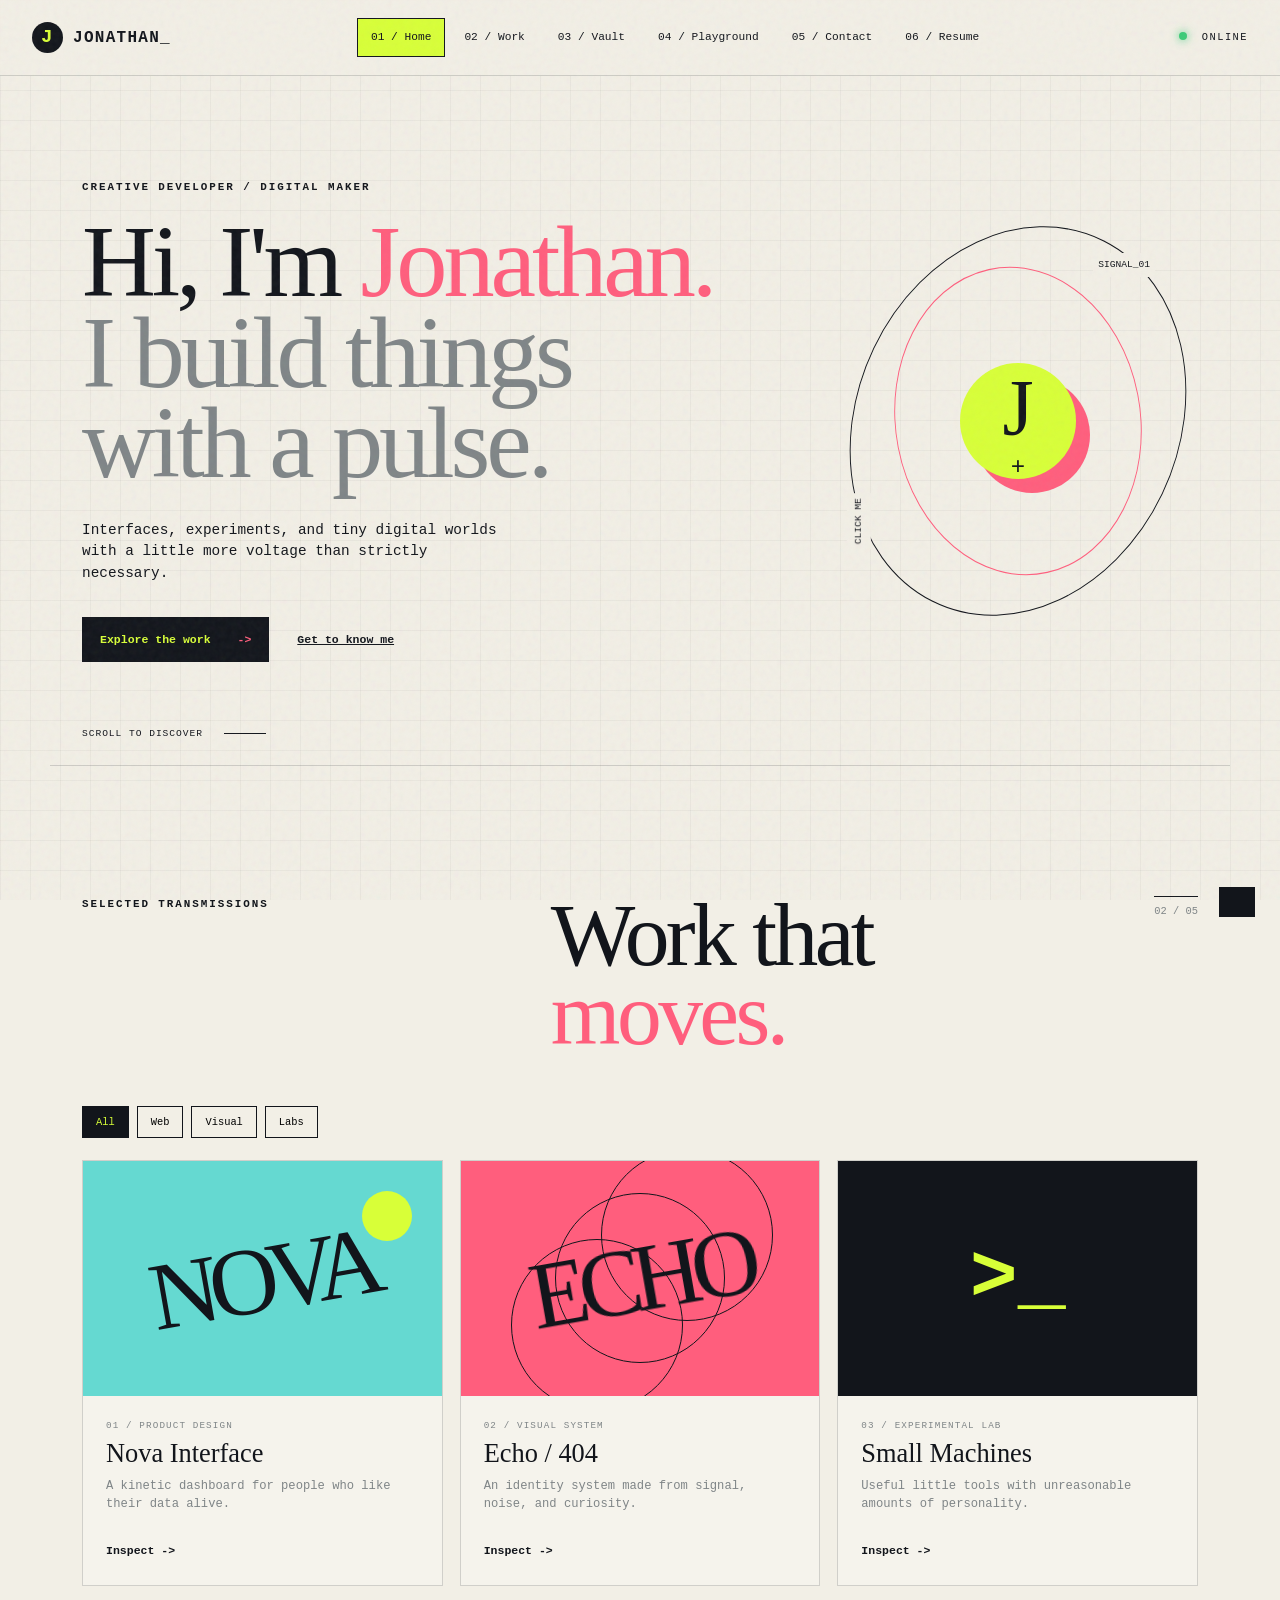
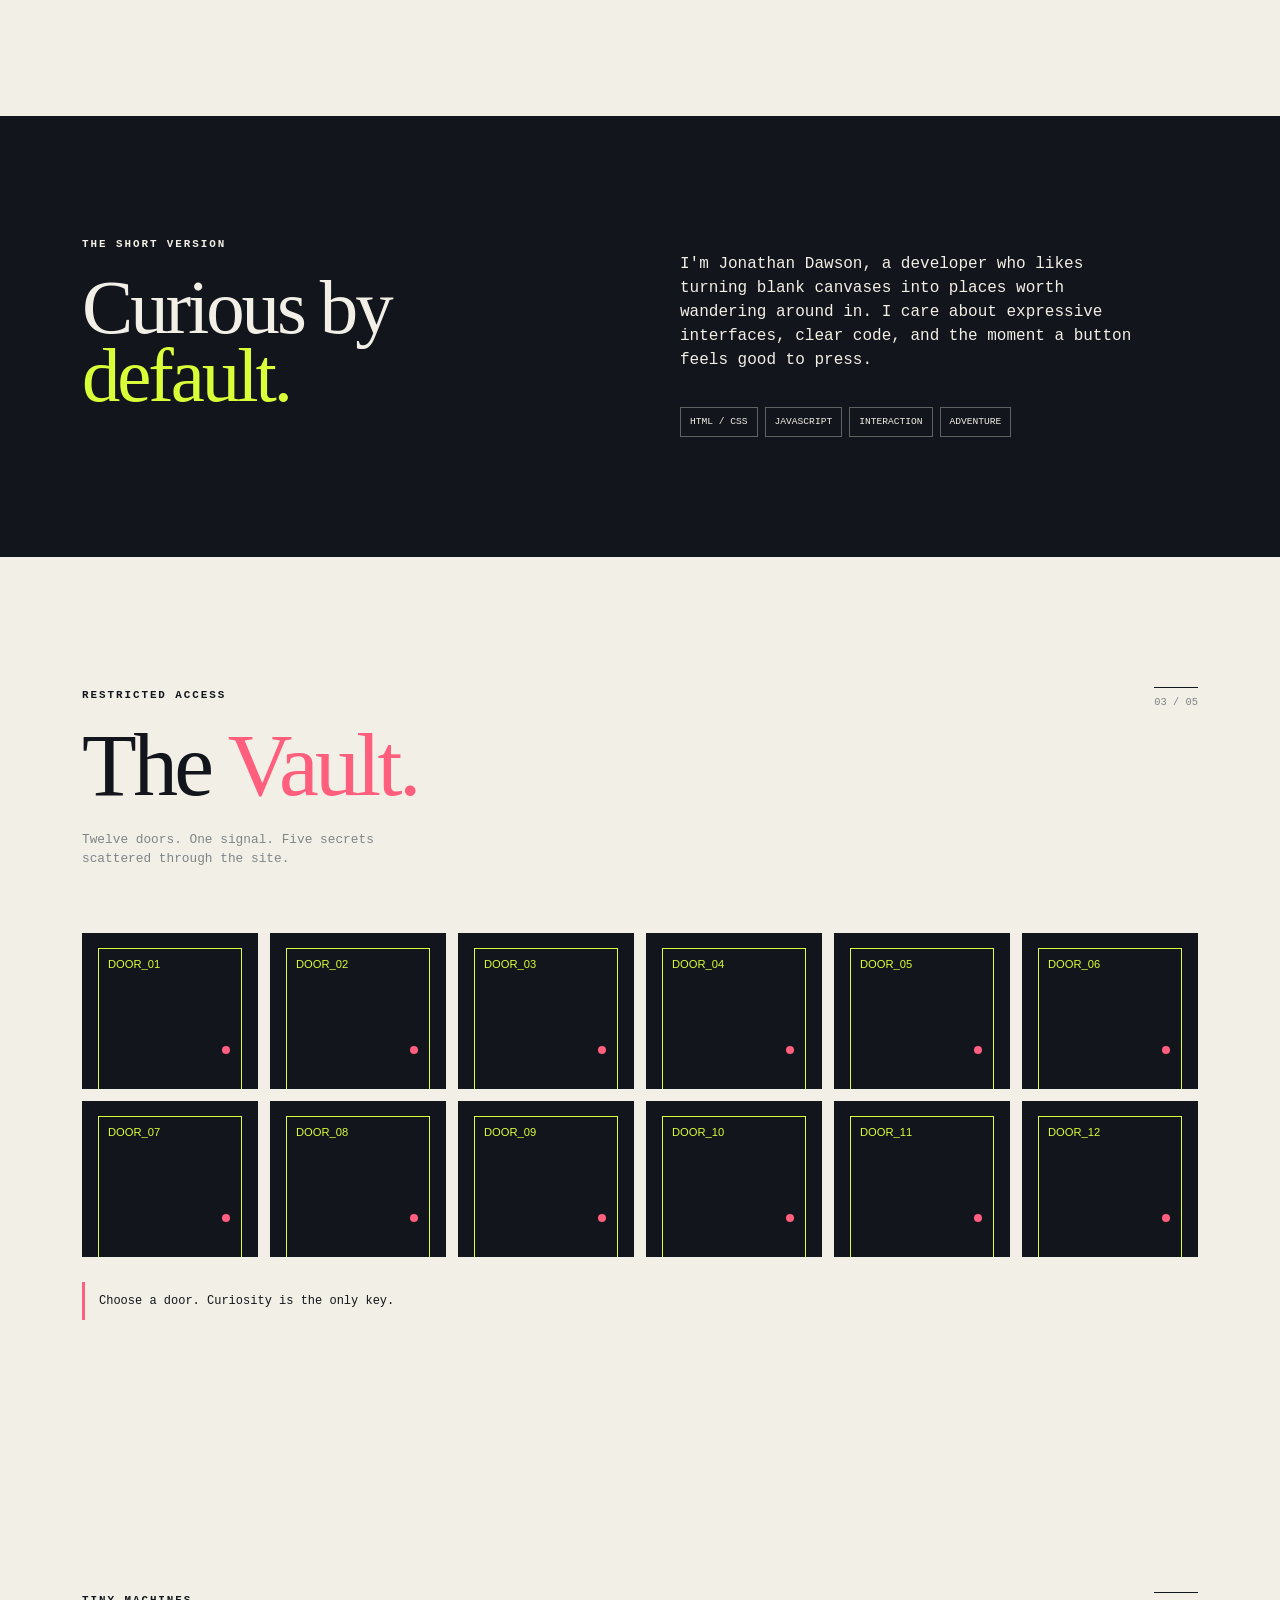
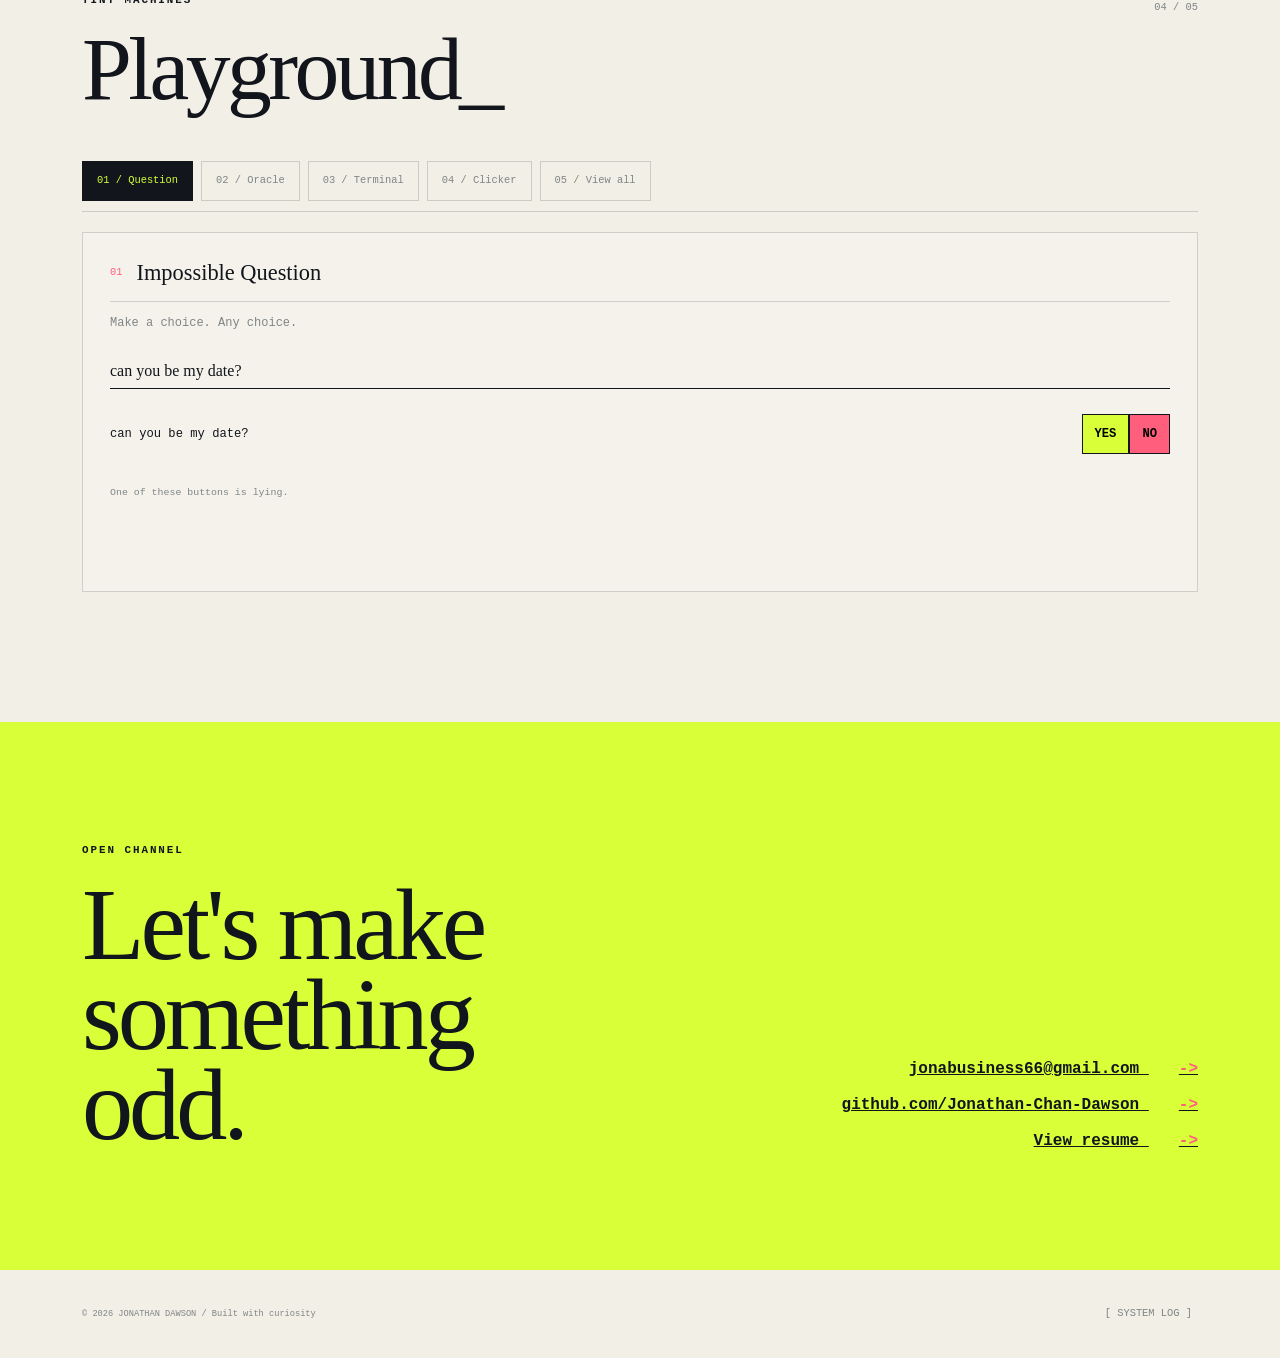
==== commit acb78cde: "Views Added" ====
--- a/index.html
+++ b/index.html
@@ -5,6 +5,7 @@
   <meta name="viewport" content="width=device-width,initial-scale=1" />
   <title>JONATHAN DAWSON // Digital Playground</title>
   <link rel="stylesheet" href="css/styles.css" />
+  <link rel="stylesheet" href="css/playground.css" />
 </head>
 <body>
   <div class="entry-burst" aria-hidden="true"></div>
--- a/css/styles.css
+++ b/css/styles.css
@@ -1,2 +1,2 @@
- .tool-tabs{display:flex;gap:8px;overflow-x:auto;border-bottom:1px solid var(--line);padding-bottom:10px;margin-bottom:20px;scrollbar-width:thin}.tool-tab{white-space:nowrap;border:1px solid var(--line);background:transparent;color:var(--muted);font:inherit;font-size:.65rem;padding:11px 14px;cursor:pointer}.tool-tab.active,.tool-tab:hover{background:var(--ink);border-color:var(--ink);color:var(--acid)}.tool-panel{display:none}.tool-panel.active{display:block;animation:rise .35s both}.question-input{display:block;width:100%;border:0;border-bottom:1px solid var(--ink);background:transparent;color:var(--ink);font:1rem Georgia;padding:8px 0;margin:22px 0;outline:0}.question-input:focus{border-color:var(--pink)}
+ .tool-tabs{display:flex;gap:8px;overflow-x:auto;border-bottom:1px solid var(--line);padding-bottom:10px;margin-bottom:20px;scrollbar-width:thin}.tool-tab{white-space:nowrap;border:1px solid var(--line);background:transparent;color:var(--muted);font:inherit;font-size:.65rem;padding:11px 14px;cursor:pointer}.tool-tab.active,.tool-tab:hover{background:var(--ink);border-color:var(--ink);color:var(--acid)}.tool-panel{display:none}.playground .tools-grid{display:block;min-height:360px}.playground .tool-panel.active{display:block;min-height:360px;animation:rise .35s both}.playground .tools-grid.view-all{display:grid;grid-template-columns:repeat(2,minmax(0,1fr));gap:17px;min-height:0}.playground .tools-grid.view-all .tool-panel{display:block;min-height:270px;animation:none}.question-input{display:block;width:100%;border:0;border-bottom:1px solid var(--ink);background:transparent;color:var(--ink);font:1rem Georgia;padding:8px 0;margin:22px 0;outline:0}.question-input:focus{border-color:var(--pink)}.playground{overflow:visible}.contact-links{display:flex;flex-direction:column;gap:18px;align-self:end}.contact-link{display:block}.contact-band{clear:both;position:relative;z-index:1}.site-footer{position:relative;z-index:2;clear:both;min-height:88px;align-items:center}
 :root{--ink:#12151b;--paper:#f2efe6;--acid:#d8ff38;--pink:#ff5e7d;--cyan:#65d9d1;--muted:#7f8587;--line:rgba(18,21,27,.16);--max-width:1180px;font-family:"Courier New",Courier,monospace}*{box-sizing:border-box}html{scroll-behavior:smooth}body{margin:0;background:var(--paper);color:var(--ink);line-height:1.5;overflow-x:hidden}body:before{content:"";position:fixed;inset:0;background-image:linear-gradient(rgba(18,21,27,.035) 1px,transparent 1px),linear-gradient(90deg,rgba(18,21,27,.035) 1px,transparent 1px);background-size:30px 30px;pointer-events:none;z-index:-2}.noise{position:fixed;inset:0;opacity:.055;pointer-events:none;z-index:10;background-image:url("data:image/svg+xml,%3Csvg viewBox='0 0 180 180' xmlns='http://www.w3.org/2000/svg'%3E%3Cfilter id='n'%3E%3CfeTurbulence type='fractalNoise' baseFrequency='.9' numOctaves='3' stitchTiles='stitch'/%3E%3C/filter%3E%3Crect width='100%25' height='100%25' filter='url(%23n)'/%3E%3C/svg%3E")}.container{max-width:var(--max-width);margin:0 auto;padding:0 32px}.site-header{height:76px;display:flex;align-items:center;justify-content:space-between;border-bottom:1px solid var(--line);padding:0 32px;position:sticky;top:0;background:rgba(242,239,230,.9);backdrop-filter:blur(12px);z-index:5}.logo{display:flex;gap:10px;align-items:center;color:inherit;text-decoration:none;font-weight:bold;letter-spacing:.08em}.logo-mark{display:grid;place-items:center;background:var(--ink);color:var(--acid);width:31px;height:31px;border-radius:50%;font-size:1.2rem}.blink{animation:blink 1s steps(2) infinite}.top-tabs{display:flex;gap:5px}.tab{color:var(--ink);padding:10px 13px;text-decoration:none;font-size:.7rem;border:1px solid transparent;transition:.2s}.tab:hover,.tab.active{border-color:var(--ink);background:var(--acid)}.status{font-size:.65rem;letter-spacing:.14em}.status i{display:inline-block;width:8px;height:8px;background:#3ccb78;border-radius:50%;margin-right:7px;box-shadow:0 0 10px #3ccb78}.hero{min-height:690px;display:grid;grid-template-columns:1.2fr .8fr;align-items:center;position:relative;border-bottom:1px solid var(--line)}.eyebrow{font-size:.68rem;letter-spacing:.18em;font-weight:bold;margin:0 0 22px}.hero h1,.section-heading h2,.about-band h2,.contact-band h2{font-family:Georgia,serif;font-weight:400;font-size:clamp(3.5rem,8vw,7.8rem);line-height:.88;letter-spacing:-.04em;margin:0}.hero h1 em,.section-heading h2 em,.about-band h2 em,.contact-band h2 em{color:var(--pink);font-style:normal}.hero h1 span{color:var(--muted)}.hero-description{max-width:430px;font-size:.9rem;margin:32px 0}.hero-actions{display:flex;align-items:center;gap:28px}.cta{background:var(--ink);color:var(--acid);text-decoration:none;padding:14px 18px;font-weight:bold;font-size:.72rem}.cta span{color:var(--pink);padding-left:20px}.text-link,.project-link{color:var(--ink);font-weight:bold;font-size:.72rem}.hero-orbit{width:360px;height:360px;position:relative;justify-self:end;cursor:pointer}.orbit{position:absolute;inset:0;border:1px solid var(--ink);border-radius:50%;transform:rotate(-25deg) skewX(-12deg)}.orbit-one{animation:spin 14s linear infinite}.orbit-two{inset:42px;transform:rotate(40deg) skewX(13deg);border-color:var(--pink);animation:spin-reverse 10s linear infinite}.core{position:absolute;inset:122px;border-radius:50%;background:var(--acid);display:grid;place-items:center;font:400 5rem Georgia;box-shadow:14px 14px 0 var(--pink);transition:.3s}.core span{font:1.5rem monospace}.hero-orbit:hover .core{transform:rotate(15deg) scale(1.08);box-shadow:20px 20px 0 var(--cyan)}.orbit-label{position:absolute;font-size:.6rem;background:var(--paper);padding:5px}.label-top{top:12px;right:43px}.label-side{bottom:67px;left:-7px;transform:rotate(-90deg)}.scroll-cue{position:absolute;bottom:24px;left:32px;font-size:.6rem;letter-spacing:.1em}.scroll-cue span{display:inline-block;width:42px;border-top:1px solid var(--ink);margin-left:14px;vertical-align:middle}.section-block{padding-top:130px;padding-bottom:130px}.section-heading{display:flex;justify-content:space-between;align-items:flex-start;margin-bottom:52px}.section-heading h2{font-size:clamp(3rem,7vw,6.5rem)}.section-index{font-size:.65rem;color:var(--muted);border-top:1px solid var(--ink);padding-top:7px}.section-intro{max-width:330px;color:var(--muted);font-size:.8rem;margin-top:25px}.filters{display:flex;gap:8px;margin-bottom:22px}.filters button,.tool-button,.terminal-input button{font-family:inherit;font-size:.65rem;padding:9px 13px;border:1px solid var(--ink);background:transparent;cursor:pointer}.filters button.active,.filters button:hover,.tool-button:hover{background:var(--ink);color:var(--acid)}.projects-grid{display:grid;grid-template-columns:repeat(3,1fr);gap:17px}.project-card{border:1px solid var(--line);background:rgba(255,255,255,.25);transition:.35s}.project-card:hover{transform:translateY(-8px);border-color:var(--ink)}.project-art{height:235px;position:relative;overflow:hidden;display:grid;place-items:center}.art-one{background:var(--cyan)}.art-two{background:var(--pink)}.art-three{background:var(--ink);color:var(--acid)}.art-word{font:6rem Georgia;letter-spacing:-.1em;transform:rotate(-10deg)}.art-dot{position:absolute;width:50px;height:50px;border-radius:50%;background:var(--acid);right:30px;top:30px}.rings,.rings:before,.rings:after{position:absolute;width:170px;height:170px;border:1px solid var(--ink);border-radius:50%;content:""}.rings:before{left:-45px;top:45px}.rings:after{left:45px;top:-45px}.terminal-art{font:bold 5rem monospace}.project-info{padding:23px}.project-info h3{font:1.65rem Georgia;margin:5px 0 8px}.project-info p:not(.card-meta){font-size:.76rem;color:var(--muted);margin:0 0 25px}.card-meta{font-size:.58rem!important;letter-spacing:.12em;color:var(--muted);margin:0}.project-link{text-decoration:none}.about-band{background:var(--ink);color:var(--paper);padding:120px 0}.about-layout,.contact-layout{display:grid;grid-template-columns:1fr 1fr;gap:80px}.about-band h2{font-size:clamp(3rem,6vw,6rem)}.about-band h2 em{color:var(--acid)}.about-copy{align-self:end;max-width:470px;font-size:1rem}.skill-list{display:flex;gap:7px;flex-wrap:wrap;margin-top:35px}.skill-list span{border:1px solid rgba(242,239,230,.35);padding:7px 9px;font-size:.6rem}.door-grid{display:grid;grid-template-columns:repeat(6,1fr);gap:12px}.door{height:156px;background:var(--ink);color:var(--paper);border:0;cursor:pointer;position:relative;overflow:hidden;transition:.3s}.door:before{content:"";position:absolute;inset:15px 16px 0;border:1px solid var(--acid);border-bottom:0}.door-number{position:absolute;top:25px;left:26px;font-size:.7rem;color:var(--acid)}.door-knob{position:absolute;right:28px;bottom:35px;width:8px;height:8px;border-radius:50%;background:var(--pink)}.door:hover{background:var(--pink);transform:rotate(-2deg) translateY(-5px)}.door.open{background:var(--acid);color:var(--ink)}.door.open:before{border-color:var(--ink)}.door.open .door-knob{background:var(--ink)}.vault-message{border-left:3px solid var(--pink);padding:10px 14px;font-size:.75rem;margin-top:25px}.tools-grid{display:grid;grid-template-columns:repeat(2,1fr);gap:17px}.tool-panel{border:1px solid var(--line);padding:27px;min-height:270px;background:rgba(255,255,255,.23)}.tool-title{display:flex;gap:14px;align-items:center;border-bottom:1px solid var(--line);padding-bottom:15px}.tool-title h3{font:1.4rem Georgia;margin:0}.tool-number{font-size:.65rem;color:var(--pink)}.tool-panel>p{font-size:.75rem;color:var(--muted)}.question-stage{display:flex;justify-content:space-between;align-items:center;margin:25px 0;font-size:.76rem}.question-stage button{font:inherit;font-weight:bold;border:1px solid var(--ink);padding:10px 12px;cursor:pointer}.yes-btn{background:var(--acid)}.no-btn{background:var(--pink);position:relative}.tool-panel small,.upgrade-status{font-size:.62rem;color:var(--muted)}.number-display{font:6rem Georgia;margin:18px 0;color:var(--pink)}.tool-button{display:flex;justify-content:space-between;width:100%;text-align:left}.tool-button span{color:var(--pink)}.terminal-panel{background:var(--ink);color:var(--paper)}.terminal-panel .tool-title{border-color:rgba(242,239,230,.25)}.terminal-output{height:100px;margin:18px 0;color:var(--acid);font-size:.72rem;line-height:1.8}.terminal-output span{color:var(--cyan)}.terminal-input{display:flex;gap:8px;align-items:center}.terminal-input input{background:transparent;border:0;border-bottom:1px solid var(--acid);color:var(--acid);font:inherit;width:100%;padding:7px 0;outline:0}.terminal-input button{background:var(--acid);color:var(--ink);border-color:var(--acid)}.clicker-score{display:flex;gap:12px;align-items:baseline;margin:15px 0}.clicker-score span{font:4rem Georgia;color:var(--pink)}.clicker-score small{font-size:.6rem}.big-click{display:block;width:100%;background:var(--pink);border:0;color:var(--ink);font:bold 1.1rem inherit;padding:15px;cursor:pointer;margin-bottom:12px}.big-click:active{transform:scale(.96)}.upgrade-status{margin-top:18px}.contact-band{padding:120px 0;background:var(--acid)}.contact-band h2 em{color:var(--ink)}.contact-link{align-self:end;color:var(--ink);font:bold 1rem monospace}.contact-link span{padding-left:30px;color:var(--pink)}.site-footer{padding:35px 32px;display:flex;justify-content:space-between;font-size:.65rem;color:var(--muted)}.footer-secret{border:0;background:transparent;color:var(--muted);font:inherit;cursor:pointer}.toast{position:fixed;right:25px;bottom:25px;background:var(--ink);color:var(--acid);padding:15px 18px;font-size:.7rem;transform:translateY(140%);transition:.35s;z-index:20}.toast.show{transform:translateY(0)}.entry-burst{position:fixed;inset:0;background:var(--acid);z-index:30;pointer-events:none;animation:burst 1.1s cubic-bezier(.7,0,.2,1) forwards}@keyframes burst{0%{clip-path:circle(100% at 50% 50%)}45%{clip-path:circle(12% at 50% 50%)}100%{clip-path:circle(0 at 50% 50%)}}@keyframes spin{to{transform:rotate(335deg) skewX(-12deg)}}@keyframes spin-reverse{to{transform:rotate(-320deg) skewX(13deg)}}@keyframes blink{50%{opacity:0}}.reveal{animation:rise .8s both}.delay-1{animation-delay:.2s}@keyframes rise{from{opacity:0;transform:translateY(25px)}to{opacity:1;transform:none}}@media(max-width:760px){.site-header{height:auto;min-height:70px;flex-wrap:wrap;gap:13px;padding:14px 20px}.top-tabs{order:3;width:100%;overflow:auto}.tab{white-space:nowrap;padding:7px}.status{display:none}.container{padding-left:20px;padding-right:20px}.hero{min-height:800px;display:flex;flex-direction:column;align-items:flex-start;padding-top:90px}.hero h1{font-size:4rem}.hero-orbit{width:270px;height:270px;align-self:center;margin-top:70px}.core{inset:92px}.scroll-cue{left:20px}.projects-grid,.tools-grid{grid-template-columns:1fr}.door-grid{grid-template-columns:repeat(3,1fr)}.door{height:125px}.about-layout,.contact-layout{grid-template-columns:1fr;gap:45px}.section-block,.about-band,.contact-band{padding-top:85px;padding-bottom:85px}.section-heading h2{font-size:4rem}.site-footer{padding:25px 20px}.question-stage{align-items:flex-start;flex-direction:column;gap:15px}}
--- a/css/playground.css
+++ b/css/playground.css
@@ -0,0 +1,50 @@
+.playground .tools-grid {
+  display: block;
+  min-height: 360px;
+}
+
+.playground .tool-panel.active {
+  display: block;
+  min-height: 360px;
+}
+
+.playground .tools-grid.view-all {
+  display: grid;
+  grid-template-columns: repeat(2, minmax(0, 1fr));
+  gap: 17px;
+  min-height: 0;
+}
+
+.playground .tools-grid.view-all .tool-panel {
+  display: block;
+  min-height: 250px;
+  animation: none;
+}
+
+.contact-band {
+  clear: both;
+  position: relative;
+  z-index: 1;
+}
+
+.site-footer {
+  clear: both;
+  position: relative;
+  z-index: 2;
+  min-height: 88px;
+  align-items: center;
+}
+
+@media (max-width: 760px) {
+  .playground .tools-grid.view-all {
+    grid-template-columns: 1fr;
+  }
+
+  .playground .tool-panel.active {
+    min-height: 320px;
+  }
+
+  .playground .tools-grid.view-all .tool-panel {
+    min-height: 250px;
+  }
+}
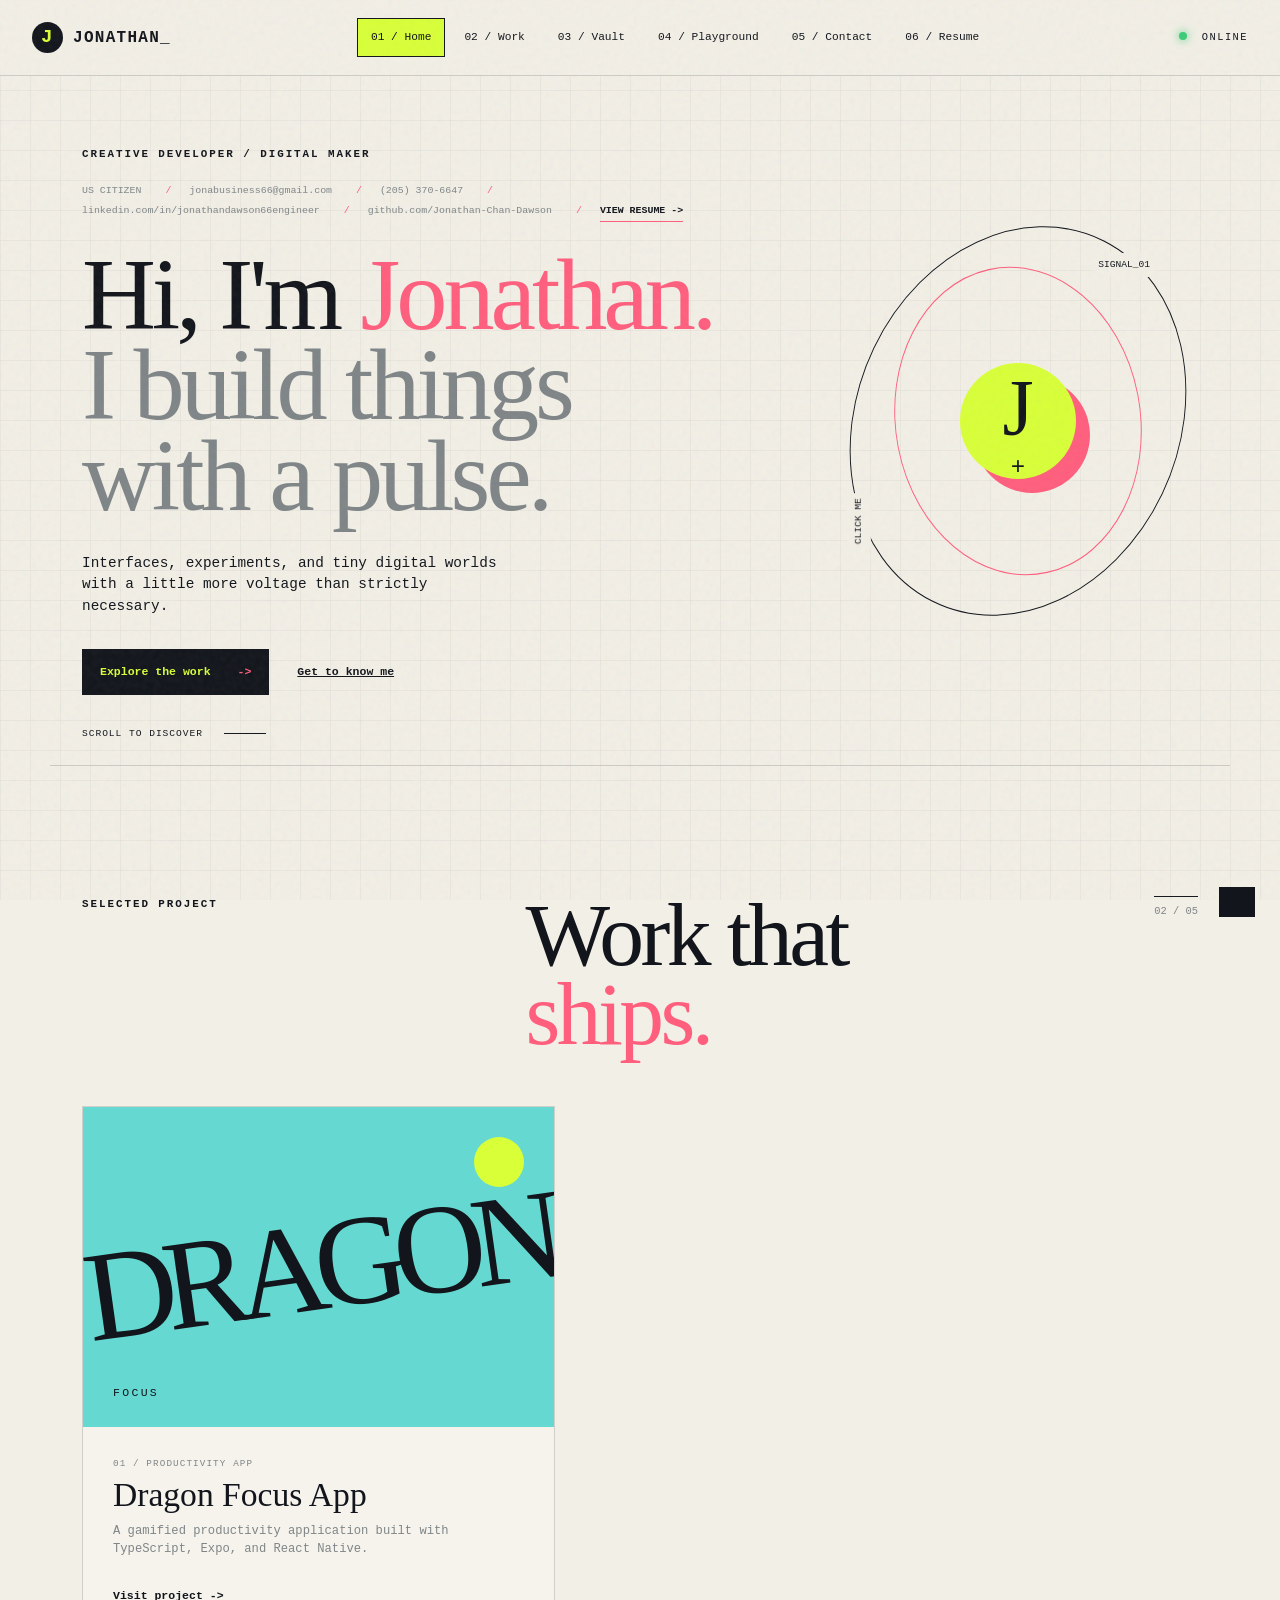
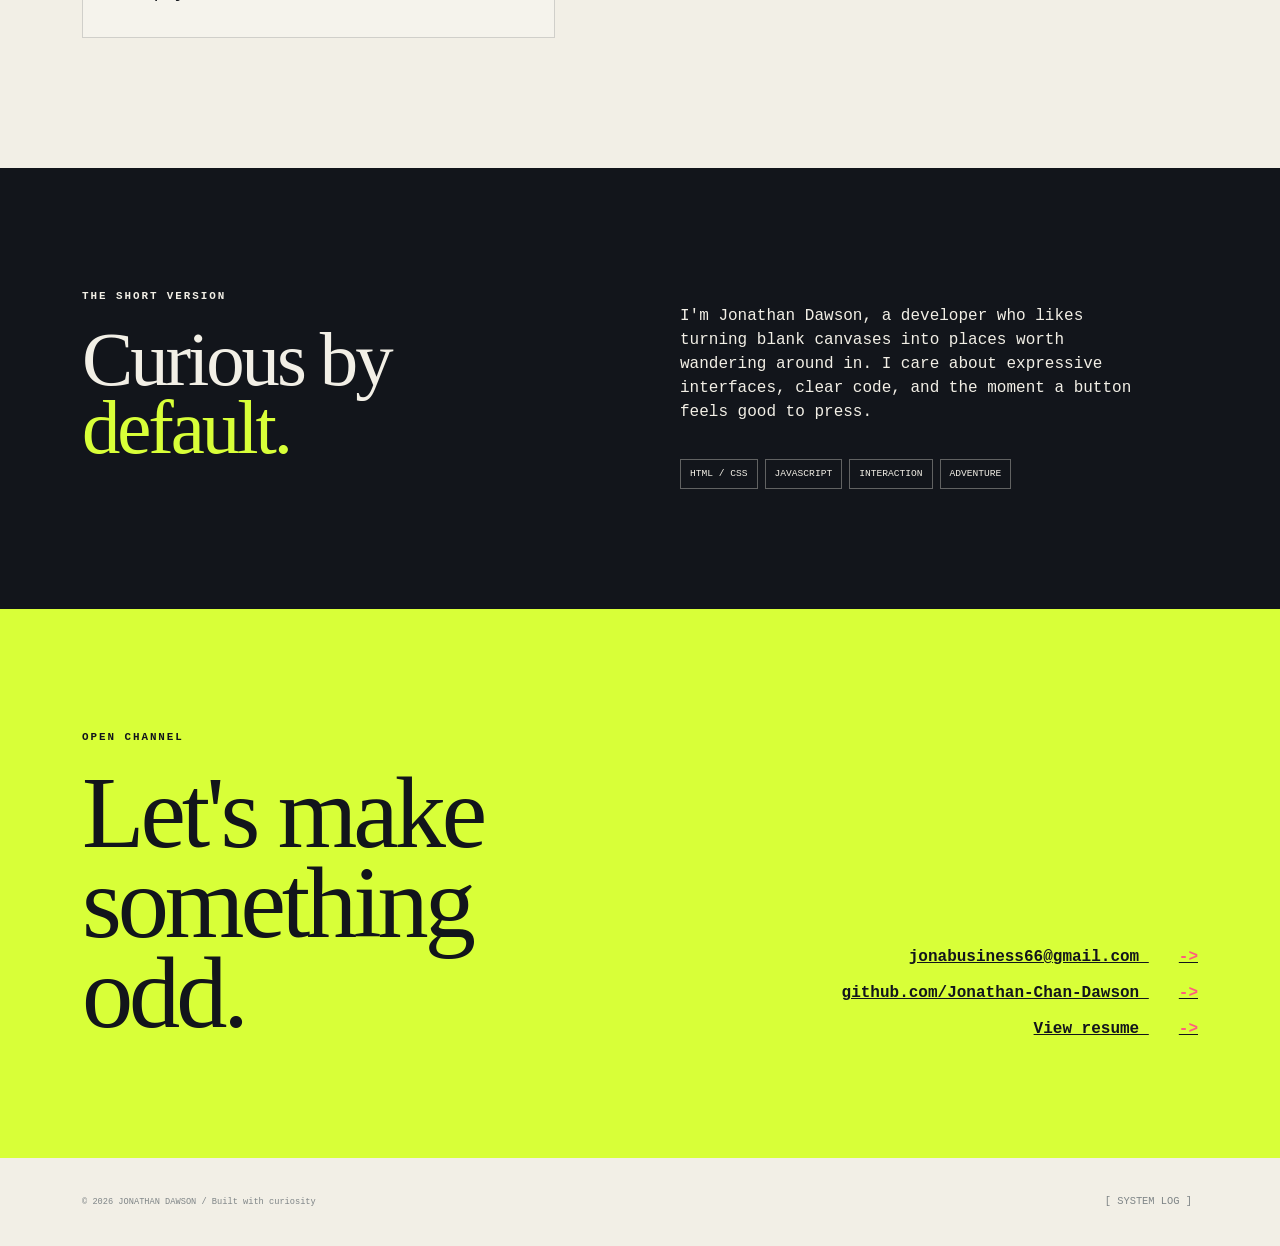
==== commit 4811dc1e: "Changed Layout and Added True Content" ====
--- a/index.html
+++ b/index.html
@@ -3,9 +3,9 @@
 <head>
   <meta charset="utf-8" />
   <meta name="viewport" content="width=device-width,initial-scale=1" />
-  <title>JONATHAN DAWSON // Digital Playground</title>
+  <title>JONATHAN DAWSON // Portfolio</title>
   <link rel="stylesheet" href="css/styles.css" />
-  <link rel="stylesheet" href="css/playground.css" />
+  <link rel="stylesheet" href="css/home.css" />
 </head>
 <body>
   <div class="entry-burst" aria-hidden="true"></div>
@@ -19,7 +19,7 @@
       <a class="tab" href="pages/vault.html">03 / Vault</a>
       <a class="tab" href="pages/playground.html">04 / Playground</a>
       <a class="tab" href="#contact">05 / Contact</a>
-      <a class="tab" href="pages/resume.html">06 / Resume</a>
+      <a class="tab" href="https://www.overleaf.com/read/vdtwtxzqqprv#bb4f07" target="_blank" rel="noreferrer">06 / Resume</a>
     </nav>
     <div class="status"><i></i> ONLINE</div>
   </header>
@@ -28,6 +28,7 @@
     <section class="hero container">
       <div class="hero-copy reveal">
         <p class="eyebrow">CREATIVE DEVELOPER / DIGITAL MAKER</p>
+        <div class="resume-header-info"><span>US CITIZEN</span><a href="mailto:jonabusiness66@gmail.com">jonabusiness66@gmail.com</a><span>(205) 370-6647</span><a href="https://www.linkedin.com/in/jonathandawson66engineer" target="_blank" rel="noreferrer">linkedin.com/in/jonathandawson66engineer</a><a href="https://github.com/Jonathan-Chan-Dawson" target="_blank" rel="noreferrer">github.com/Jonathan-Chan-Dawson</a><a class="resume-header-link" href="https://www.overleaf.com/read/vdtwtxzqqprv#bb4f07" target="_blank" rel="noreferrer">VIEW RESUME -></a></div>
         <h1>Hi, I'm <em>Jonathan.</em><br /><span>I build things<br />with a pulse.</span></h1>
         <p class="hero-description">Interfaces, experiments, and tiny digital worlds with a little more voltage than strictly necessary.</p>
         <div class="hero-actions"><a class="cta" href="#projects">Explore the work <span>-></span></a><a class="text-link" href="#about">Get to know me</a></div>
@@ -40,27 +41,15 @@
     </section>
 
     <section id="projects" class="container section-block">
-      <div class="section-heading"><p class="eyebrow">SELECTED TRANSMISSIONS</p><h2>Work that<br /><em>moves.</em></h2><span class="section-index">02 / 05</span></div>
-      <div class="filters"><button data-filter="all" class="active">All</button><button data-filter="web">Web</button><button data-filter="visual">Visual</button><button data-filter="labs">Labs</button></div>
+      <div class="section-heading"><p class="eyebrow">SELECTED PROJECT</p><h2>Work that<br /><em>ships.</em></h2><span class="section-index">02 / 05</span></div>
       <div class="projects-grid" id="projectsGrid">
-        <article class="project-card featured" data-category="web"><div class="project-art art-one"><span class="art-word">NOVA</span><span class="art-dot"></span></div><div class="project-info"><p class="card-meta">01 / PRODUCT DESIGN</p><h3>Nova Interface</h3><p>A kinetic dashboard for people who like their data alive.</p><a href="#playground" class="project-link">Inspect -></a></div></article>
-        <article class="project-card" data-category="visual"><div class="project-art art-two"><span class="rings"></span><span class="art-word">ECHO</span></div><div class="project-info"><p class="card-meta">02 / VISUAL SYSTEM</p><h3>Echo / 404</h3><p>An identity system made from signal, noise, and curiosity.</p><a href="#vault" class="project-link">Inspect -></a></div></article>
-        <article class="project-card" data-category="labs"><div class="project-art art-three"><span class="terminal-art">&gt;_</span></div><div class="project-info"><p class="card-meta">03 / EXPERIMENTAL LAB</p><h3>Small Machines</h3><p>Useful little tools with unreasonable amounts of personality.</p><a href="#playground" class="project-link">Inspect -></a></div></article>
+        <article class="project-card featured" data-category="web"><div class="project-art art-one dragon-art"><span class="art-word">DRAGON</span><span class="art-dot"></span><span class="dragon-mark">FOCUS</span></div><div class="project-info"><p class="card-meta">01 / PRODUCTIVITY APP</p><h3>Dragon Focus App</h3><p>A gamified productivity application built with TypeScript, Expo, and React Native.</p><a href="https://dragon-focus-v2.vercel.app/" class="project-link" target="_blank" rel="noreferrer">Visit project -></a></div></article>
       </div>
     </section>
 
     <section id="about" class="about-band"><div class="container about-layout"><div><p class="eyebrow">THE SHORT VERSION</p><h2>Curious by<br /><em>default.</em></h2></div><div class="about-copy"><p>I'm Jonathan Dawson, a developer who likes turning blank canvases into places worth wandering around in. I care about expressive interfaces, clear code, and the moment a button feels good to press.</p><div class="skill-list"><span>HTML / CSS</span><span>JAVASCRIPT</span><span>INTERACTION</span><span>ADVENTURE</span></div></div></div></section>
 
-    <section id="vault" class="container section-block vault-section"><div class="section-heading"><div><p class="eyebrow">RESTRICTED ACCESS</p><h2>The <em>Vault.</em></h2><p class="section-intro">Twelve doors. One signal. Five secrets scattered through the site.</p></div><span class="section-index">03 / 05</span></div><div class="door-grid" id="doorGrid"></div><p class="vault-message" id="vaultMessage">Choose a door. Curiosity is the only key.</p></section>
-
-    <section id="playground" class="container section-block playground"><div class="section-heading"><div><p class="eyebrow">TINY MACHINES</p><h2>Playground<span class="blink">_</span></h2></div><span class="section-index">04 / 05</span></div><div class="tools-grid">
-      <article class="tool-panel"><div class="tool-title"><span class="tool-number">01</span><h3>Impossible Question</h3></div><p>Make a choice. Any choice.</p><div class="question-stage"><span id="questionText">Do you like surprises?</span><div><button class="yes-btn" id="yesBtn">YES</button><button class="no-btn" id="noBtn">NO</button></div></div><small id="questionStatus">One of these buttons is lying.</small></article>
-      <article class="tool-panel"><div class="tool-title"><span class="tool-number">02</span><h3>Number Oracle</h3></div><p>Ask the void for a number.</p><div class="number-display" id="randomNumber">?</div><button class="tool-button" id="numberBtn">Generate number <span>+</span></button></article>
-      <article class="tool-panel terminal-panel"><div class="tool-title"><span class="tool-number">03</span><h3>Micro Terminal</h3></div><div class="terminal-output" id="terminalOutput"><span>JONATHAN_OS v1.0.5</span><br />Type a message and print it.</div><div class="terminal-input"><span>&gt;</span><input id="terminalInput" value="hello world" aria-label="Terminal message" /><button id="printBtn">PRINT</button></div></article>
-      <article class="tool-panel clicker-panel"><div class="tool-title"><span class="tool-number">04</span><h3>Button Economy</h3></div><p>Press button. Gain power. Repeat.</p><div class="clicker-score"><span id="clickCount">0</span><small>CLICKS</small></div><button class="big-click" id="clickButton">CLICK</button><button class="tool-button upgrade-button" id="upgradeButton">Upgrade finger <span>10</span></button><div class="upgrade-status" id="upgradeStatus">Level 0 / +1 per click</div></article>
-    </div></section>
-
-    <section id="contact" class="contact-band"><div class="container contact-layout"><div><p class="eyebrow">OPEN CHANNEL</p><h2>Let's make<br /><em>something odd.</em></h2></div><div class="contact-links"><a class="contact-link" href="mailto:jonabusiness66@gmail.com">jonabusiness66@gmail.com <span>-></span></a><a class="contact-link" href="https://github.com/Jonathan-Chan-Dawson" target="_blank" rel="noreferrer">github.com/Jonathan-Chan-Dawson <span>-></span></a><a class="contact-link" href="pages/resume.html">View resume <span>-></span></a></div></div></section>
+    <section id="contact" class="contact-band"><div class="container contact-layout"><div><p class="eyebrow">OPEN CHANNEL</p><h2>Let's make<br /><em>something odd.</em></h2></div><div class="contact-links"><a class="contact-link" href="mailto:jonabusiness66@gmail.com">jonabusiness66@gmail.com <span>-></span></a><a class="contact-link" href="https://github.com/Jonathan-Chan-Dawson" target="_blank" rel="noreferrer">github.com/Jonathan-Chan-Dawson <span>-></span></a><a class="contact-link" href="https://www.overleaf.com/read/vdtwtxzqqprv#bb4f07" target="_blank" rel="noreferrer">View resume <span>-></span></a></div></div></section>
   </main>
   <footer class="site-footer container"><small>© 2026 JONATHAN DAWSON / Built with curiosity</small><button class="footer-secret" id="logoSecret">[ SYSTEM LOG ]</button></footer>
   <div class="toast" id="toast" role="status"></div>
--- a/css/home.css
+++ b/css/home.css
@@ -0,0 +1 @@
+.resume-header-info{display:flex;flex-wrap:wrap;gap:8px 18px;max-width:760px;margin:0 0 28px;font-size:.62rem;line-height:1.3}.resume-header-info span,.resume-header-info a{color:var(--muted);text-decoration:none}.resume-header-info a:hover{color:var(--ink)}.resume-header-info span:not(:last-child):after,.resume-header-info a:not(:last-child):after{content:" /";color:var(--pink);padding-left:18px}.resume-header-info .resume-header-link{color:var(--ink);font-weight:bold;border-bottom:1px solid var(--pink);padding-bottom:3px}.resume-header-info .resume-header-link:after{display:none}.dragon-art{background:var(--cyan);min-height:320px}.dragon-art .art-word{font-size:clamp(4rem,10vw,8rem);transform:rotate(-8deg)}.dragon-mark{position:absolute;bottom:25px;left:30px;font-size:.72rem;letter-spacing:.2em;color:var(--ink)}.projects-grid .project-card{max-width:760px}.projects-grid .project-info{padding:30px}.projects-grid .project-info h3{font-size:2.1rem}@media(max-width:760px){.resume-header-info{gap:8px 12px;margin-bottom:26px}.resume-header-info span:not(:last-child):after,.resume-header-info a:not(:last-child):after{padding-left:12px}.dragon-art{min-height:240px}.projects-grid .project-info h3{font-size:1.7rem}}
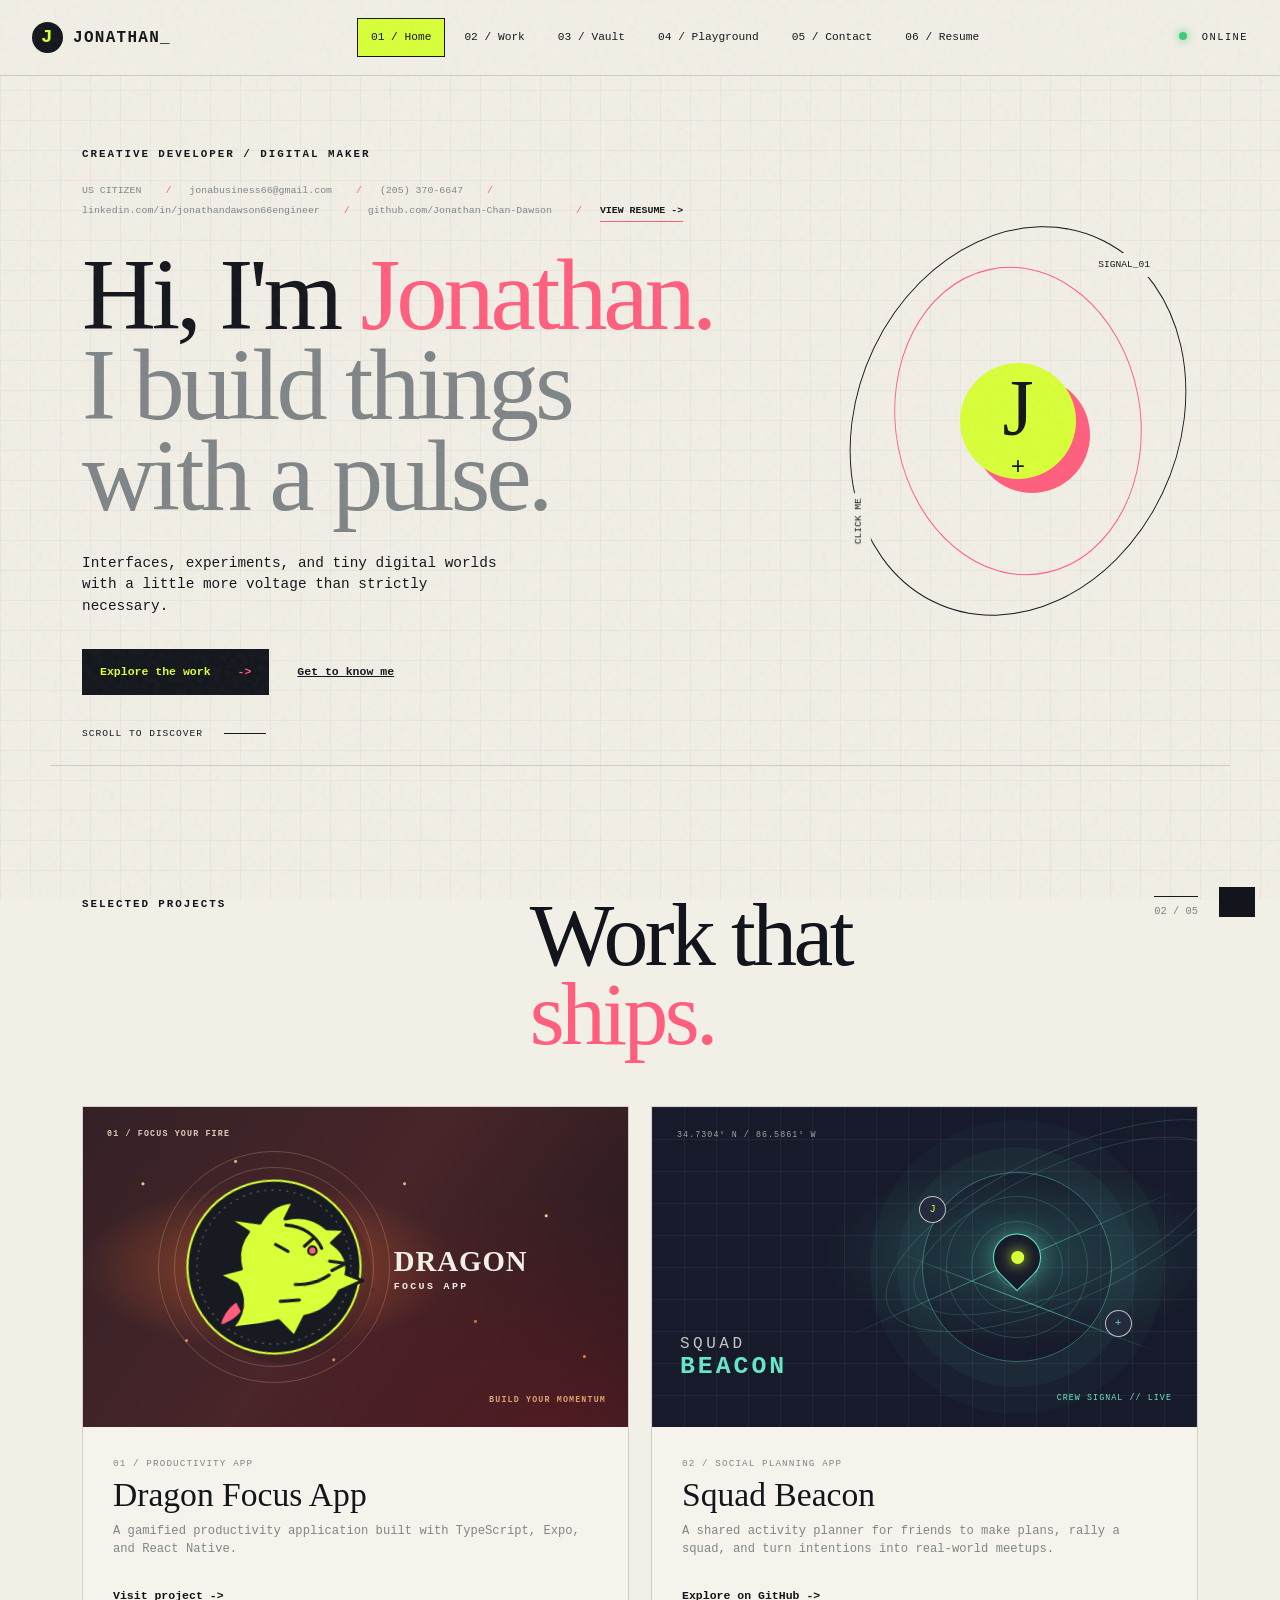
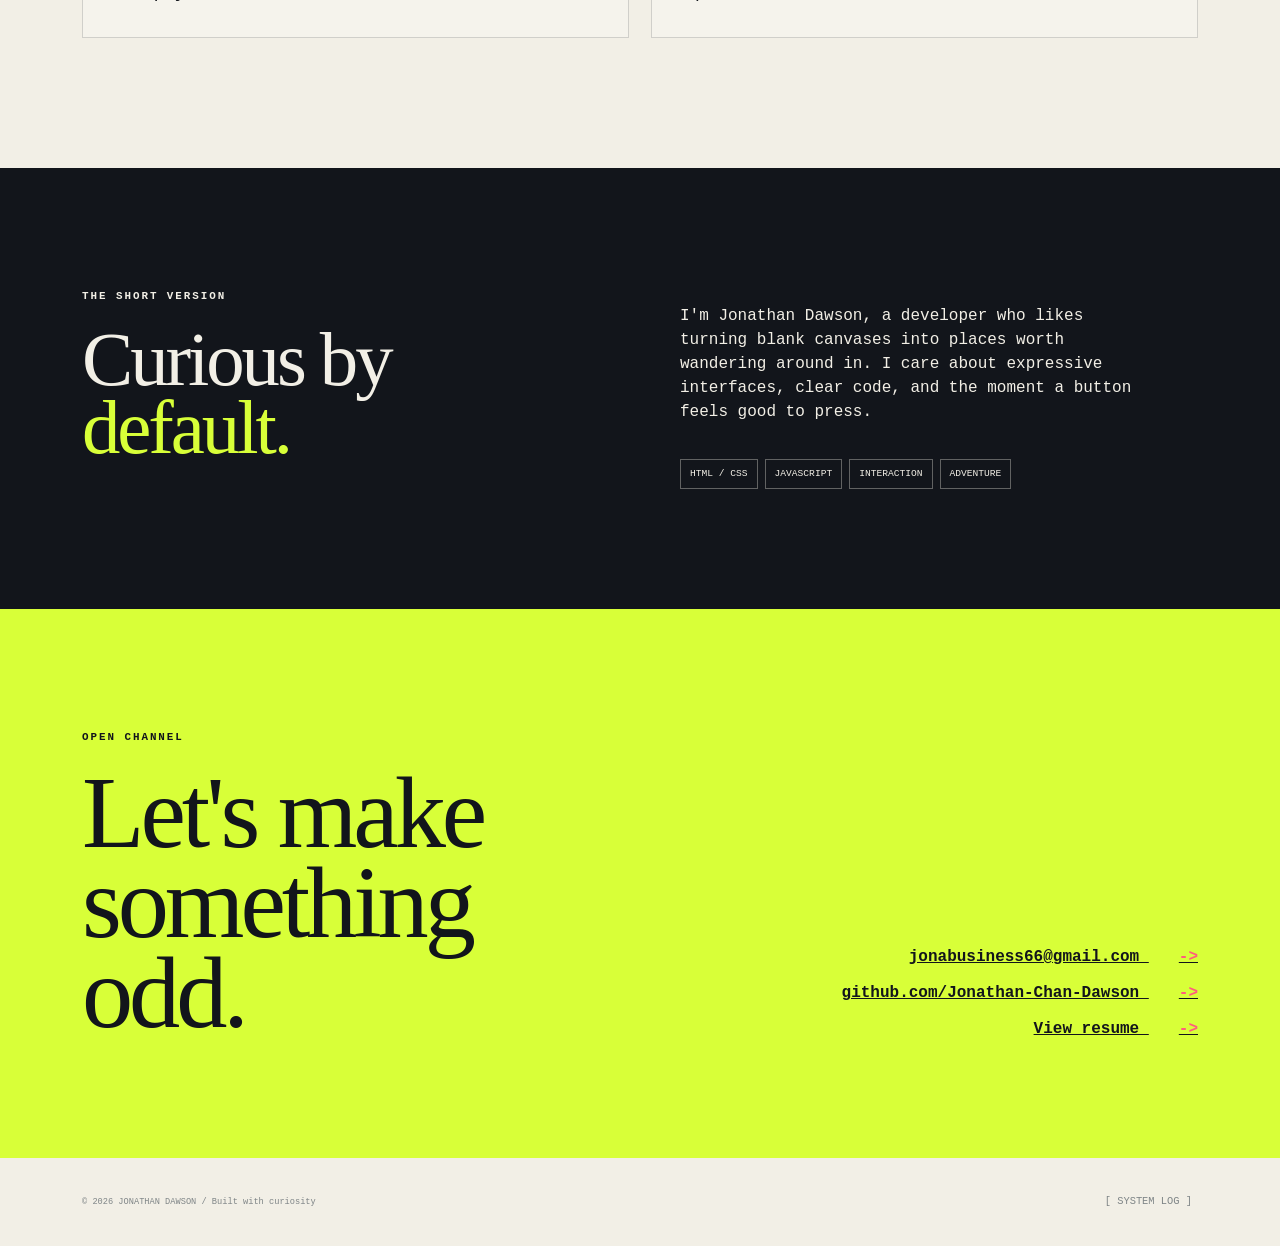
==== commit 8c630b2c: "Added squad beacon to site" ====
--- a/index.html
+++ b/index.html
@@ -19,7 +19,7 @@
       <a class="tab" href="pages/vault.html">03 / Vault</a>
       <a class="tab" href="pages/playground.html">04 / Playground</a>
       <a class="tab" href="#contact">05 / Contact</a>
-      <a class="tab" href="https://www.overleaf.com/read/vdtwtxzqqprv#bb4f07" target="_blank" rel="noreferrer">06 / Resume</a>
+      <a class="tab" href="https://drive.google.com/file/d/1cuoy-s5VerJdtNj6G7zSnoQ1IUao88Oj/view" target="_blank" rel="noreferrer">06 / Resume</a>
     </nav>
     <div class="status"><i></i> ONLINE</div>
   </header>
@@ -28,7 +28,7 @@
     <section class="hero container">
       <div class="hero-copy reveal">
         <p class="eyebrow">CREATIVE DEVELOPER / DIGITAL MAKER</p>
-        <div class="resume-header-info"><span>US CITIZEN</span><a href="mailto:jonabusiness66@gmail.com">jonabusiness66@gmail.com</a><span>(205) 370-6647</span><a href="https://www.linkedin.com/in/jonathandawson66engineer" target="_blank" rel="noreferrer">linkedin.com/in/jonathandawson66engineer</a><a href="https://github.com/Jonathan-Chan-Dawson" target="_blank" rel="noreferrer">github.com/Jonathan-Chan-Dawson</a><a class="resume-header-link" href="https://www.overleaf.com/read/vdtwtxzqqprv#bb4f07" target="_blank" rel="noreferrer">VIEW RESUME -></a></div>
+        <div class="resume-header-info"><span>US CITIZEN</span><a href="mailto:jonabusiness66@gmail.com">jonabusiness66@gmail.com</a><span>(205) 370-6647</span><a href="https://www.linkedin.com/in/jonathandawson66engineer" target="_blank" rel="noreferrer">linkedin.com/in/jonathandawson66engineer</a><a href="https://github.com/Jonathan-Chan-Dawson" target="_blank" rel="noreferrer">github.com/Jonathan-Chan-Dawson</a><a class="resume-header-link" href="https://drive.google.com/file/d/1cuoy-s5VerJdtNj6G7zSnoQ1IUao88Oj/view" target="_blank" rel="noreferrer">VIEW RESUME -></a></div>
         <h1>Hi, I'm <em>Jonathan.</em><br /><span>I build things<br />with a pulse.</span></h1>
         <p class="hero-description">Interfaces, experiments, and tiny digital worlds with a little more voltage than strictly necessary.</p>
         <div class="hero-actions"><a class="cta" href="#projects">Explore the work <span>-></span></a><a class="text-link" href="#about">Get to know me</a></div>
@@ -41,15 +41,16 @@
     </section>
 
     <section id="projects" class="container section-block">
-      <div class="section-heading"><p class="eyebrow">SELECTED PROJECT</p><h2>Work that<br /><em>ships.</em></h2><span class="section-index">02 / 05</span></div>
+      <div class="section-heading"><p class="eyebrow">SELECTED PROJECTS</p><h2>Work that<br /><em>ships.</em></h2><span class="section-index">02 / 05</span></div>
       <div class="projects-grid" id="projectsGrid">
-        <article class="project-card featured" data-category="web"><div class="project-art art-one dragon-art"><span class="art-word">DRAGON</span><span class="art-dot"></span><span class="dragon-mark">FOCUS</span></div><div class="project-info"><p class="card-meta">01 / PRODUCTIVITY APP</p><h3>Dragon Focus App</h3><p>A gamified productivity application built with TypeScript, Expo, and React Native.</p><a href="https://dragon-focus-v2.vercel.app/" class="project-link" target="_blank" rel="noreferrer">Visit project -></a></div></article>
+        <article class="project-card featured" data-category="web"><div class="project-art art-one dragon-art" role="img" aria-label="Dragon Focus emblem and wordmark"><span class="dragon-art-kicker">01 / FOCUS YOUR FIRE</span><svg class="dragon-emblem" viewBox="0 0 180 180" aria-hidden="true"><circle class="dragon-seal" cx="90" cy="90" r="82"></circle><circle class="dragon-seal-ring" cx="90" cy="90" r="73"></circle><path class="dragon-silhouette" d="M43 143c13-12 17-26 10-41L37 91l22-3c-2-13 2-25 11-34L52 39l30 8c8-11 20-17 34-16l-10 15c16-2 29 4 38 14l18 3-15 11c10 9 14 20 10 31l15 8-23 7c-8 12-21 19-36 20l-12 18-13-17c-17 3-33 1-45 2z"></path><path class="dragon-detail" d="M106 52c16 3 27 13 31 26m-29 31c12 2 23 0 33-5m-47-35 11 8m16-3 10-7m-39 56 18 1"></path><path class="dragon-muzzle" d="m143 91 15 4-14 5"></path><circle class="dragon-eye" cx="128" cy="79" r="4"></circle><path class="dragon-flame" d="M50 118c-9 5-15 12-18 21 9-1 16-4 22-10"></path></svg><span class="dragon-wordmark"><strong>DRAGON</strong><span>FOCUS APP</span></span><span class="dragon-art-footer">BUILD YOUR MOMENTUM</span></div><div class="project-info"><p class="card-meta">01 / PRODUCTIVITY APP</p><h3>Dragon Focus App</h3><p>A gamified productivity application built with TypeScript, Expo, and React Native.</p><a href="https://dragon-focus-v2.vercel.app/" class="project-link" target="_blank" rel="noreferrer">Visit project -></a></div></article>
+        <article class="project-card" data-category="web"><div class="project-art beacon-art" role="img" aria-label="A glowing beacon connecting friends on a map"><span class="beacon-coordinate coordinate-top">34.7304° N / 86.5861° W</span><span class="beacon-mapline mapline-one"></span><span class="beacon-mapline mapline-two"></span><span class="beacon-radar"><i></i><i></i><i></i></span><span class="beacon-pin"><span></span></span><span class="beacon-node node-one">J</span><span class="beacon-node node-two">+</span><span class="beacon-title">SQUAD<br /><strong>BEACON</strong></span><span class="beacon-coordinate coordinate-bottom">CREW SIGNAL // LIVE</span></div><div class="project-info"><p class="card-meta">02 / SOCIAL PLANNING APP</p><h3>Squad Beacon</h3><p>A shared activity planner for friends to make plans, rally a squad, and turn intentions into real-world meetups.</p><a href="https://github.com/Jonathan-Chan-Dawson/Squad-Beacon" class="project-link" target="_blank" rel="noreferrer">Explore on GitHub -></a></div></article>
       </div>
     </section>
 
     <section id="about" class="about-band"><div class="container about-layout"><div><p class="eyebrow">THE SHORT VERSION</p><h2>Curious by<br /><em>default.</em></h2></div><div class="about-copy"><p>I'm Jonathan Dawson, a developer who likes turning blank canvases into places worth wandering around in. I care about expressive interfaces, clear code, and the moment a button feels good to press.</p><div class="skill-list"><span>HTML / CSS</span><span>JAVASCRIPT</span><span>INTERACTION</span><span>ADVENTURE</span></div></div></div></section>
 
-    <section id="contact" class="contact-band"><div class="container contact-layout"><div><p class="eyebrow">OPEN CHANNEL</p><h2>Let's make<br /><em>something odd.</em></h2></div><div class="contact-links"><a class="contact-link" href="mailto:jonabusiness66@gmail.com">jonabusiness66@gmail.com <span>-></span></a><a class="contact-link" href="https://github.com/Jonathan-Chan-Dawson" target="_blank" rel="noreferrer">github.com/Jonathan-Chan-Dawson <span>-></span></a><a class="contact-link" href="https://www.overleaf.com/read/vdtwtxzqqprv#bb4f07" target="_blank" rel="noreferrer">View resume <span>-></span></a></div></div></section>
+    <section id="contact" class="contact-band"><div class="container contact-layout"><div><p class="eyebrow">OPEN CHANNEL</p><h2>Let's make<br /><em>something odd.</em></h2></div><div class="contact-links"><a class="contact-link" href="mailto:jonabusiness66@gmail.com">jonabusiness66@gmail.com <span>-></span></a><a class="contact-link" href="https://github.com/Jonathan-Chan-Dawson" target="_blank" rel="noreferrer">github.com/Jonathan-Chan-Dawson <span>-></span></a><a class="contact-link" href="https://drive.google.com/file/d/1cuoy-s5VerJdtNj6G7zSnoQ1IUao88Oj/view" target="_blank" rel="noreferrer">View resume <span>-></span></a></div></div></section>
   </main>
   <footer class="site-footer container"><small>© 2026 JONATHAN DAWSON / Built with curiosity</small><button class="footer-secret" id="logoSecret">[ SYSTEM LOG ]</button></footer>
   <div class="toast" id="toast" role="status"></div>
--- a/css/home.css
+++ b/css/home.css
@@ -1 +1,45 @@
 .resume-header-info{display:flex;flex-wrap:wrap;gap:8px 18px;max-width:760px;margin:0 0 28px;font-size:.62rem;line-height:1.3}.resume-header-info span,.resume-header-info a{color:var(--muted);text-decoration:none}.resume-header-info a:hover{color:var(--ink)}.resume-header-info span:not(:last-child):after,.resume-header-info a:not(:last-child):after{content:" /";color:var(--pink);padding-left:18px}.resume-header-info .resume-header-link{color:var(--ink);font-weight:bold;border-bottom:1px solid var(--pink);padding-bottom:3px}.resume-header-info .resume-header-link:after{display:none}.dragon-art{background:var(--cyan);min-height:320px}.dragon-art .art-word{font-size:clamp(4rem,10vw,8rem);transform:rotate(-8deg)}.dragon-mark{position:absolute;bottom:25px;left:30px;font-size:.72rem;letter-spacing:.2em;color:var(--ink)}.projects-grid .project-card{max-width:760px}.projects-grid .project-info{padding:30px}.projects-grid .project-info h3{font-size:2.1rem}@media(max-width:760px){.resume-header-info{gap:8px 12px;margin-bottom:26px}.resume-header-info span:not(:last-child):after,.resume-header-info a:not(:last-child):after{padding-left:12px}.dragon-art{min-height:240px}.projects-grid .project-info h3{font-size:1.7rem}}
+@media(min-width:761px){.projects-grid{grid-template-columns:repeat(2,minmax(0,1fr));gap:22px}.projects-grid .project-card{max-width:none}}
+.dragon-art{display:block;position:relative;min-height:320px;background-color:#24191d;background-image:radial-gradient(circle at 11% 24%,rgba(255,218,139,.9) 0 1px,transparent 2px),radial-gradient(circle at 19% 73%,rgba(255,147,81,.85) 0 1px,transparent 2px),radial-gradient(circle at 28% 17%,rgba(255,218,139,.8) 0 1px,transparent 2px),radial-gradient(circle at 46% 79%,rgba(255,147,81,.85) 0 1px,transparent 2px),radial-gradient(circle at 59% 24%,rgba(255,218,139,.8) 0 1px,transparent 2px),radial-gradient(circle at 72% 67%,rgba(255,147,81,.75) 0 1px,transparent 2px),radial-gradient(circle at 85% 34%,rgba(255,218,139,.9) 0 1px,transparent 2px),radial-gradient(circle at 92% 78%,rgba(255,147,81,.8) 0 1px,transparent 2px),radial-gradient(ellipse at 34% 50%,rgba(255,114,49,.46),transparent 37%),radial-gradient(ellipse at 90% 110%,rgba(112,29,39,.62),transparent 53%),linear-gradient(125deg,#342126 0%,#482529 48%,#21171b 100%),repeating-linear-gradient(45deg,rgba(255,218,139,.025) 0 1px,transparent 1px 14px);color:var(--paper)}
+.dragon-art:before,.dragon-art:after{content:"";position:absolute;pointer-events:none;border:1px solid rgba(255,205,136,.24);border-radius:50%}
+.dragon-art:before{width:230px;height:230px;left:35%;top:50%;transform:translate(-50%,-50%)}
+.dragon-art:after{width:198px;height:198px;left:35%;top:50%;transform:translate(-50%,-50%)}
+.dragon-art-kicker,.dragon-art-footer{position:absolute;font-size:.52rem;font-weight:bold;letter-spacing:.14em;color:rgba(255,239,214,.82)}
+.dragon-art-kicker{left:24px;top:21px}
+.dragon-art-footer{right:22px;bottom:20px;color:rgba(255,196,131,.8)}
+.dragon-emblem{position:absolute;z-index:1;width:clamp(128px,38%,190px);left:35%;top:50%;overflow:visible;transform:translate(-50%,-50%) rotate(-7deg);filter:drop-shadow(9px 10px 0 rgba(18,21,27,.2));transition:transform .35s ease,filter .35s ease}
+.dragon-art:hover .dragon-emblem{transform:translate(-50%,-50%) rotate(-3deg) scale(1.055);filter:drop-shadow(13px 14px 0 rgba(18,21,27,.2))}
+.dragon-seal{fill:#171a20;stroke:#d8ff38;stroke-width:2}
+.dragon-seal-ring{fill:none;stroke:rgba(242,239,230,.38);stroke-width:1;stroke-dasharray:2 5}
+.dragon-silhouette{fill:#d8ff38;stroke:#171a20;stroke-width:3;stroke-linejoin:round}
+.dragon-detail{fill:none;stroke:#171a20;stroke-width:3;stroke-linecap:round;stroke-linejoin:round}
+.dragon-muzzle{fill:none;stroke:#171a20;stroke-width:3;stroke-linecap:round;stroke-linejoin:round}
+.dragon-flame{fill:#ff5e7d;stroke:#171a20;stroke-width:2;stroke-linecap:round;stroke-linejoin:round}
+.dragon-eye{fill:#ff5e7d;stroke:#171a20;stroke-width:2}
+.dragon-wordmark{position:absolute;left:57%;top:50%;display:flex;flex-direction:column;gap:5px;transform:translateY(-42%);color:var(--paper)}
+.dragon-wordmark strong{font:700 clamp(1.05rem,3vw,1.8rem)/1 Georgia,serif;letter-spacing:.035em}
+.dragon-wordmark span{font-size:.62rem;font-weight:bold;letter-spacing:.24em}
+.beacon-art{min-height:320px;background-color:#171a2a;background-image:linear-gradient(rgba(180,198,219,.07) 1px,transparent 1px),linear-gradient(90deg,rgba(180,198,219,.07) 1px,transparent 1px),radial-gradient(ellipse at 68% 46%,rgba(82,230,196,.2),transparent 38%);background-size:32px 32px,32px 32px,auto;color:#f2efe6;isolation:isolate}
+.beacon-art:before,.beacon-art:after{content:"";position:absolute;border:1px solid rgba(115,230,201,.18);border-radius:50%;transform:rotate(-25deg);pointer-events:none}
+.beacon-art:before{width:390px;height:145px;right:-65px;top:45px}
+.beacon-art:after{width:330px;height:120px;right:-35px;top:58px}
+.beacon-coordinate{position:absolute;z-index:2;font-size:.52rem;letter-spacing:.13em;color:rgba(242,239,230,.65)}
+.coordinate-top{top:22px;left:25px}
+.coordinate-bottom{right:25px;bottom:22px;color:#65e6c6}
+.beacon-mapline{position:absolute;z-index:-1;height:1px;background:linear-gradient(90deg,transparent,rgba(101,230,198,.6),transparent);transform-origin:center}
+.mapline-one{width:68%;right:0;top:49%;transform:rotate(-24deg)}
+.mapline-two{width:52%;right:5%;top:61%;transform:rotate(21deg)}
+.beacon-radar{position:absolute;z-index:0;width:190px;height:190px;top:50%;left:67%;transform:translate(-50%,-50%);border:1px solid rgba(101,230,198,.4);border-radius:50%;box-shadow:0 0 0 25px rgba(101,230,198,.04),0 0 0 52px rgba(101,230,198,.035)}
+.beacon-radar i{position:absolute;inset:23px;border:1px solid rgba(101,230,198,.2);border-radius:50%}
+.beacon-radar i:nth-child(2){inset:48px}
+.beacon-radar i:nth-child(3){inset:73px}
+.beacon-pin{position:absolute;z-index:1;left:67%;top:50%;width:48px;height:48px;display:grid;place-items:center;border:1px solid #65e6c6;border-radius:50% 50% 50% 0;background:#171a2a;box-shadow:0 0 25px rgba(101,230,198,.48);transform:translate(-50%,-70%) rotate(-45deg)}
+.beacon-pin span{width:13px;height:13px;border-radius:50%;background:#d8ff38;box-shadow:0 0 14px #d8ff38}
+.beacon-node{position:absolute;z-index:2;display:grid;place-items:center;width:27px;height:27px;border:1px solid rgba(242,239,230,.75);border-radius:50%;background:#252b3e;color:#d8ff38;font-size:.65rem}
+.node-one{top:28%;left:49%}
+.node-two{right:12%;bottom:28%;color:#65e6c6}
+.beacon-title{position:absolute;z-index:2;left:28px;bottom:48px;font:1rem/1.05 "Courier New",Courier,monospace;letter-spacing:.22em;color:rgba(242,239,230,.8)}
+.beacon-title strong{color:#65e6c6;font-size:1.55rem;letter-spacing:.12em}
+@media(max-width:760px){.projects-grid{grid-template-columns:1fr}}
+@media(max-width:480px){.beacon-art{min-height:240px}.beacon-radar{width:150px;height:150px}.beacon-title{left:20px;bottom:42px;font-size:.8rem}.beacon-title strong{font-size:1.2rem}.coordinate-top{left:18px}.coordinate-bottom{right:18px}.beacon-pin{width:42px;height:42px}}
+@media(max-width:480px){.dragon-art{min-height:240px}.dragon-art:before{width:160px;height:160px}.dragon-art:after{width:140px;height:140px}.dragon-emblem{left:28%;width:clamp(88px,32%,120px)}.dragon-wordmark{left:61%}.dragon-wordmark strong{font-size:clamp(.68rem,5vw,1.3rem)}.dragon-wordmark span{font-size:.44rem}.dragon-art-kicker,.dragon-art-footer{font-size:.44rem}.dragon-art-kicker{left:16px;top:17px}.dragon-art-footer{right:12px;bottom:15px}}
